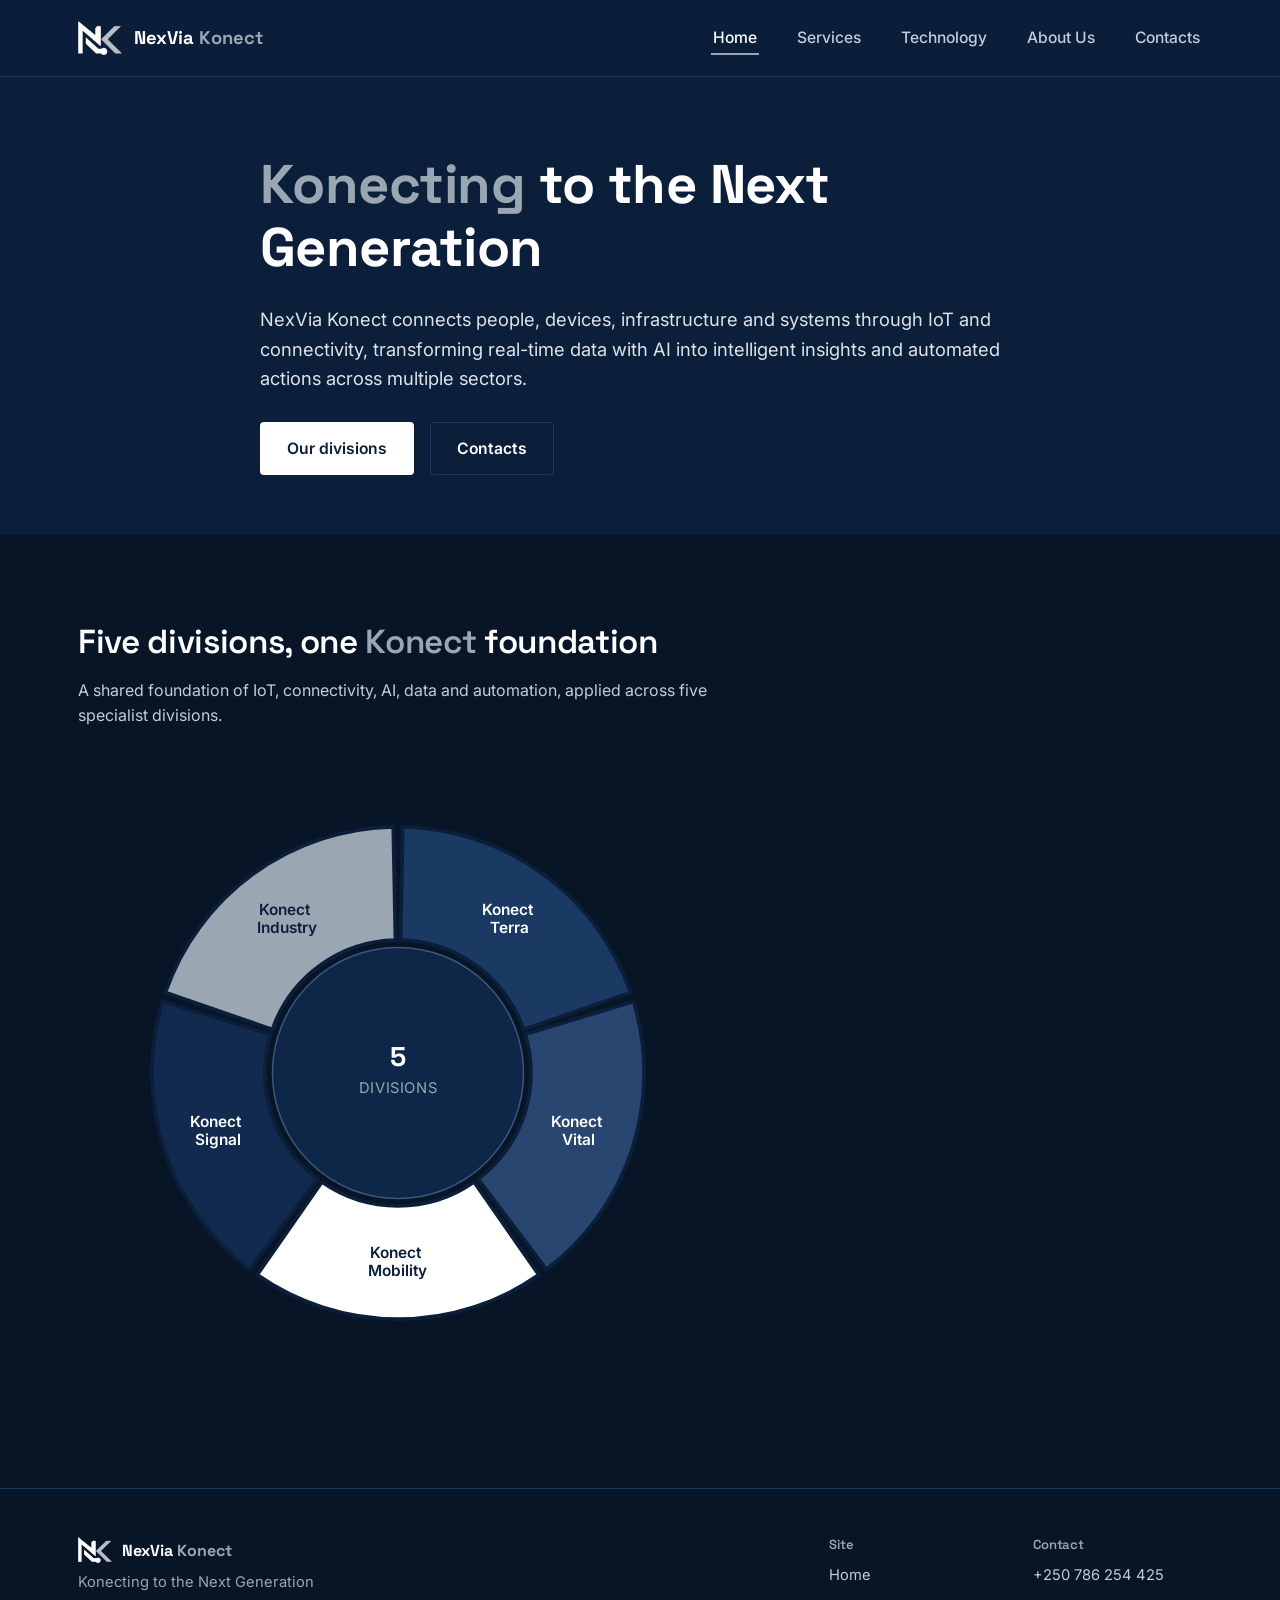
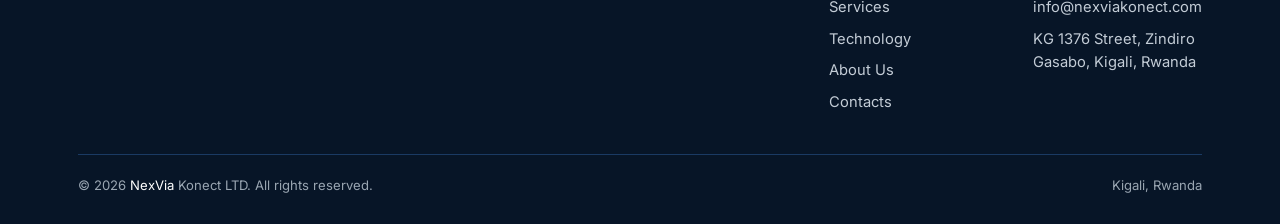
==== index.html @ c01fec38 "Add files via upload" ====
<!DOCTYPE html>
<html lang="en">
<head>
<meta charset="UTF-8">
<meta name="viewport" content="width=device-width, initial-scale=1">
<title>NexVia Konect — Konecting to the Next Generation</title>
<meta name="description" content="NexVia Konect connects people, devices, infrastructure and systems through IoT and connectivity, transforming real-time data with AI into intelligent insights and automated actions.">
<link rel="icon" type="image/png" href="assets/favicon-32.png">
<link rel="preconnect" href="https://fonts.googleapis.com">
<link rel="preconnect" href="https://fonts.gstatic.com" crossorigin>
<link href="https://fonts.googleapis.com/css2?family=Space+Grotesk:wght@500;600;700&family=Inter:wght@400;500;600&display=swap" rel="stylesheet">
<link rel="stylesheet" href="css/style.css">
</head>
<body>

<header class="site-header">
  <div class="container">
    <a class="brand" href="index.html">
      <img src="assets/logo-mark-light.png" alt="NexVia Konect logo">
      <span class="brand-word">NexVia <span class="k">Konect</span></span>
    </a>
    <nav aria-label="Primary">
      <ul class="nav-links">
        <li><a href="index.html" aria-current="page">Home</a></li>
        <li><a href="services.html">Services</a></li>
        <li><a href="technology.html">Technology</a></li>
        <li><a href="about.html">About Us</a></li>
        <li><a href="contact.html">Contacts</a></li>
      </ul>
    </nav>
    <button class="nav-toggle" aria-label="Toggle menu" aria-expanded="false"><span></span></button>
  </div>
</header>

<main>
  <section>
    <div class="container hero">
      <div>
        <h1><span class="k">Konecting</span> to the Next Generation</h1>
        <p class="lede">NexVia Konect connects people, devices, infrastructure and systems through IoT and connectivity, transforming real-time data with AI into intelligent insights and automated actions across multiple sectors.</p>
        <div class="hero-actions">
          <a class="btn btn-primary" href="services.html">Our divisions</a>
          <a class="btn btn-outline" href="contact.html">Contacts</a>
        </div>
      </div>
    </div>
  </section>

  <section class="section section--alt">
    <div class="container">
      <h2>Five divisions, one <span class="k">Konect</span> foundation</h2>
      <p class="lede" style="max-width:70ch;">A shared foundation of IoT, connectivity, AI, data and automation, applied across five specialist divisions.</p>
      <div class="donut-chart-wrap">
        <svg viewBox="0 0 520 520" xmlns="http://www.w3.org/2000/svg" role="img" aria-labelledby="divChartTitle">
  <title id="divChartTitle">Five NexVia Konect divisions shown as equal segments of one shared foundation</title>
  <a href="services.html#terra" class="donut-slice-link">
  <path d="M263.84,60.04 A200,200 0 0 1 448.99,194.56 L362.05,224.66 A108,108 0 0 0 262.07,152.02 Z" fill="#1a3a63" stroke="#0b1f3a" stroke-width="3"/>
  <text x="350.5" y="135.4" text-anchor="middle" dominant-baseline="middle" font-family="Inter, sans-serif" font-weight="600" font-size="12.5" fill="#ffffff">
  <tspan x="350.5" dy="-7">Konect</tspan>
  <tspan x="350.5" dy="15">Terra</tspan>
  </text>
  </a>
  <a href="services.html#vital" class="donut-slice-link">
  <path d="M451.36,201.86 A200,200 0 0 1 380.64,419.52 L325.15,346.14 A108,108 0 0 0 363.34,228.60 Z" fill="#28466f" stroke="#0b1f3a" stroke-width="3"/>
  <text x="406.5" y="307.6" text-anchor="middle" dominant-baseline="middle" font-family="Inter, sans-serif" font-weight="600" font-size="12.5" fill="#ffffff">
  <tspan x="406.5" dy="-7">Konect</tspan>
  <tspan x="406.5" dy="15">Vital</tspan>
  </text>
  </a>
  <a href="services.html#mobility" class="donut-slice-link">
  <path d="M374.43,424.03 A200,200 0 0 1 145.57,424.03 L198.21,348.58 A108,108 0 0 0 321.79,348.58 Z" fill="#ffffff" stroke="#0b1f3a" stroke-width="3"/>
  <text x="260.0" y="414.0" text-anchor="middle" dominant-baseline="middle" font-family="Inter, sans-serif" font-weight="600" font-size="12.5" fill="#0b1f3a">
  <tspan x="260.0" dy="-7">Konect</tspan>
  <tspan x="260.0" dy="15">Mobility</tspan>
  </text>
  </a>
  <a href="services.html#signal" class="donut-slice-link">
  <path d="M139.36,419.52 A200,200 0 0 1 68.64,201.86 L156.66,228.60 A108,108 0 0 0 194.85,346.14 Z" fill="#122a4d" stroke="#0b1f3a" stroke-width="3"/>
  <text x="113.5" y="307.6" text-anchor="middle" dominant-baseline="middle" font-family="Inter, sans-serif" font-weight="600" font-size="12.5" fill="#ffffff">
  <tspan x="113.5" dy="-7">Konect</tspan>
  <tspan x="113.5" dy="15">Signal</tspan>
  </text>
  </a>
  <a href="services.html#industry" class="donut-slice-link">
  <path d="M71.01,194.56 A200,200 0 0 1 256.16,60.04 L257.93,152.02 A108,108 0 0 0 157.95,224.66 Z" fill="#9aa6b2" stroke="#0b1f3a" stroke-width="3"/>
  <text x="169.5" y="135.4" text-anchor="middle" dominant-baseline="middle" font-family="Inter, sans-serif" font-weight="600" font-size="12.5" fill="#0b1f3a">
  <tspan x="169.5" dy="-7">Konect</tspan>
  <tspan x="169.5" dy="15">Industry</tspan>
  </text>
  </a>
  <circle cx="260" cy="260" r="102" fill="#0e2748" stroke="#3a577e" stroke-width="1.2"/>
  <text x="260" y="254" text-anchor="middle" font-family="Space Grotesk, sans-serif" font-weight="700" font-size="22" fill="#ffffff">5</text>
  <text x="260" y="276" text-anchor="middle" font-family="Inter, sans-serif" font-size="12" fill="#9aa6b2" letter-spacing="0.04em">DIVISIONS</text>
  </svg>
      </div>
    </div>
  </section>
</main>

<footer class="site-footer">
  <div class="container">
    <div class="footer-top">
      <div>
        <div class="footer-brand">
          <img src="assets/logo-mark-light.png" alt="">
          <span class="footer-brand-name">NexVia <span class="k">Konect</span></span>
        </div>
        <p class="footer-tagline"><span class="k">Konecting</span> to the Next Generation</p>
      </div>
      <div class="footer-cols">
        <div class="footer-col">
          <h4>Site</h4>
          <a href="index.html">Home</a>
          <a href="services.html">Services</a>
          <a href="technology.html">Technology</a>
          <a href="about.html">About Us</a>
          <a href="contact.html">Contacts</a>
        </div>
        <div class="footer-col">
          <h4>Contact</h4>
          <a href="tel:+250786254425">+250 786 254 425</a>
          <a href="mailto:info@nexviakonect.com">info@nexviakonect.com</a>
          <p>KG 1376 Street, Zindiro<br>Gasabo, Kigali, Rwanda</p>
        </div>
      </div>
    </div>
    <div class="footer-bottom">
      <span>© 2026 <span class="brand-white">NexVia</span> <span class="k">Konect</span> LTD. All rights reserved.</span>
      <span>Kigali, Rwanda</span>
    </div>
  </div>
</footer>

<script src="js/main.js"></script>
</body>
</html>
---- css/style.css ----
/* ============================================================
   NexVia Konect — brand tokens
   Navy / Grey / White, per Company Profile theme colours.
   ============================================================ */
:root{
  --navy-950:#071527;   /* deepest bg (footer, panels) */
  --navy-900:#0b1f3a;   /* base page background */
  --navy-800:#122a4d;   /* elevated panel */
  --navy-700:#1a3a63;   /* borders on navy, hover fills */
  --grey-400:#9aa6b2;   /* logo grey / secondary accent */
  --grey-300:#c3ccd6;   /* body text on navy */
  --grey-200:#dde3ea;   /* faint text */
  --white:#ffffff;

  --font-head:'Space Grotesk', 'Segoe UI', Arial, sans-serif;
  --font-body:'Inter', 'Segoe UI', Arial, sans-serif;

  --maxw:1180px;
}

*,*::before,*::after{ box-sizing:border-box; }
html{ scroll-behavior:smooth; }
@media (prefers-reduced-motion: reduce){
  html{ scroll-behavior:auto; }
  *,*::before,*::after{ animation-duration:0.001ms !important; animation-iteration-count:1 !important; transition-duration:0.001ms !important; }
}

body{
  margin:0;
  background:var(--navy-900);
  color:var(--grey-300);
  font-family:var(--font-body);
  font-size:16px;
  line-height:1.6;
  -webkit-font-smoothing:antialiased;
}

h1,h2,h3,h4{
  font-family:var(--font-head);
  color:var(--white);
  margin:0 0 .5em;
  line-height:1.15;
  font-weight:600;
  letter-spacing:-0.01em;
}
h1{ font-size:clamp(2.2rem, 4.4vw, 3.4rem); font-weight:700; }
h2{ font-size:clamp(1.6rem, 2.6vw, 2.1rem); }
h3{ font-size:1.15rem; }

p{ margin:0 0 1em; max-width:64ch; }
a{ color:var(--white); text-decoration:none; }
a:focus-visible, button:focus-visible, input:focus-visible, textarea:focus-visible, select:focus-visible{
  outline:2px solid var(--grey-300);
  outline-offset:3px;
}

.k{ color:var(--grey-400); } /* two-tone brand device: the K in Konect */

.container{
  max-width:var(--maxw);
  margin:0 auto;
  padding:0 28px;
}

.section{ padding:88px 0; }
.section--tight{ padding:56px 0; }
.section--alt{ background:var(--navy-950); }

.eyebrow-line{
  color:var(--grey-400);
  font-size:.95rem;
  margin-bottom:14px;
}

/* ---------- Header ---------- */
.site-header{
  position:sticky; top:0; z-index:50;
  background:rgba(11,31,58,.92);
  backdrop-filter:saturate(140%) blur(8px);
  border-bottom:1px solid var(--navy-700);
}
.site-header .container{
  display:flex; align-items:center; justify-content:space-between;
  height:76px;
}
.brand{ display:flex; align-items:center; gap:12px; }
.brand img{ height:34px; width:auto; display:block; }
.brand-word{ font-family:var(--font-head); font-weight:700; font-size:1.15rem; color:var(--white); white-space:nowrap; }
.brand-word .k{ font-weight:700; }

.nav-links{ display:flex; gap:36px; list-style:none; margin:0; padding:0; }
.nav-links a{
  color:var(--grey-300); font-size:.98rem; font-weight:500;
  padding:6px 2px; border-bottom:2px solid transparent;
  transition:color .15s ease, border-color .15s ease;
}
.nav-links a:hover, .nav-links a[aria-current="page"]{
  color:var(--white); border-bottom-color:var(--grey-400);
}

.nav-toggle{
  display:none; background:none; border:1px solid var(--navy-700);
  border-radius:6px; width:42px; height:38px; cursor:pointer;
  position:relative;
}
.nav-toggle span, .nav-toggle span::before, .nav-toggle span::after{
  content:''; position:absolute; left:10px; right:10px; height:2px; background:var(--grey-300);
}
.nav-toggle span{ top:18px; }
.nav-toggle span::before{ top:-7px; }
.nav-toggle span::after{ top:7px; }

@media (max-width: 860px){
  .nav-toggle{ display:block; }
  .nav-links{
    position:fixed; inset:76px 0 auto 0; flex-direction:column; gap:0;
    background:var(--navy-950); border-bottom:1px solid var(--navy-700);
    max-height:0; overflow:hidden; transition:max-height .25s ease;
  }
  .nav-links.is-open{ max-height:320px; }
  .nav-links li{ border-top:1px solid var(--navy-700); }
  .nav-links a{ display:block; padding:16px 28px; border-bottom:none; }
  .nav-links a:hover, .nav-links a[aria-current="page"]{ background:var(--navy-800); }
}

/* ---------- Hero ---------- */
.hero{
  padding:76px 0 60px;
  max-width:760px;
}
.hero p.lede{ font-size:1.15rem; color:var(--grey-200); }
.hero-actions{ display:flex; gap:16px; margin-top:28px; flex-wrap:wrap; }

/* ---------- Grey/white heading mix ---------- */
.heading-grey{ color:var(--grey-300); }
.mix-grey{ color:var(--grey-300); }

@media (max-width:900px){
  .hero{ padding-top:52px; }
}

/* ---------- Buttons ---------- */
.btn{
  display:inline-flex; align-items:center; gap:8px;
  padding:13px 26px; border-radius:4px; font-weight:600; font-size:.98rem;
  border:1px solid transparent; cursor:pointer; font-family:var(--font-body);
  transition:background .15s ease, border-color .15s ease, color .15s ease;
}
.btn-primary{ background:var(--white); color:var(--navy-900); }
.btn-primary:hover{ background:var(--grey-200); }
.btn-outline{ border-color:var(--navy-700); color:var(--white); }
.btn-outline:hover{ border-color:var(--grey-400); background:var(--navy-800); }
.btn-grey{ background:var(--grey-400); color:var(--navy-900); }
.btn-grey:hover{ background:var(--grey-300); }

/* ---------- Divisions strip (home) ---------- */
.div-strip{ display:grid; grid-template-columns:repeat(5,1fr); gap:1px; background:var(--navy-700); border:1px solid var(--navy-700); margin-top:36px; }
.div-strip a{
  background:var(--navy-900); padding:22px 16px; display:flex; align-items:center; gap:10px;
  font-size:.92rem; color:var(--grey-200); font-weight:500;
}
.div-strip a:hover{ background:var(--navy-800); color:var(--white); }
.dot{ width:8px; height:8px; background:var(--grey-400); flex:none; }
@media (max-width:760px){ .div-strip{ grid-template-columns:1fr 1fr; } }
@media (max-width:460px){ .div-strip{ grid-template-columns:1fr; } }

.donut-chart-wrap{ margin-top:24px; max-width:640px; }
.donut-chart-wrap svg{ width:100%; height:auto; }
.donut-slice-link path{ transition:opacity .15s ease, transform .15s ease; transform-origin:center; }
.donut-slice-link:hover path, .donut-slice-link:focus path{ opacity:.82; }
.donut-slice-link:focus{ outline:none; }
.donut-slice-link:focus path{ stroke:var(--grey-300); }

/* ---------- Panels / cards (hairline, no shadow) ---------- */
.panel{
  background:var(--navy-800);
  border:1px solid var(--navy-700);
  padding:26px 24px;
}

.audience-grid{ display:grid; grid-template-columns:repeat(3,1fr); gap:1px; background:var(--navy-700); border:1px solid var(--navy-700); margin-top:8px; }
.audience-grid .panel{ border:none; }
.audience-grid h3{ margin-bottom:6px; }
.audience-grid .code{ display:inline-block; font-family:var(--font-head); color:var(--grey-400); font-weight:700; margin-bottom:10px; font-size:1.05rem; }
@media (max-width:760px){ .audience-grid{ grid-template-columns:1fr; } }

.pyramid-wrap{ margin-top:8px; max-width:640px; }
.pyramid-wrap svg{ width:100%; height:auto; }

.division-grid{ display:grid; grid-template-columns:1fr; gap:1px; background:var(--navy-700); border:1px solid var(--navy-700); margin-top:20px; }
.division-row{ background:var(--navy-900); padding:26px 24px; display:grid; grid-template-columns:220px 220px 1fr; gap:22px; }
.division-row .name{ display:flex; align-items:center; gap:10px; font-family:var(--font-head); font-weight:700; color:var(--white); font-size:1.05rem; }
.division-row .focus{ color:var(--grey-400); font-size:.92rem; }
.division-row .keys{ color:var(--grey-300); font-size:.94rem; margin:0; max-width:60ch; }
@media (max-width:860px){
  .division-row{ grid-template-columns:1fr; gap:6px; }
}

/* ---------- Team (about) ---------- */
.team-grid{ display:grid; grid-template-columns:repeat(3,1fr); gap:36px; margin-top:20px; }
.team-card{ background:var(--navy-900); padding:30px 26px; }
.avatar{
  width:56px; height:56px; border-radius:50%;
  background:var(--navy-800); border:1px solid var(--navy-700);
  color:var(--white); font-family:var(--font-head); font-weight:700; font-size:.95rem;
  display:flex; align-items:center; justify-content:center; margin-bottom:16px;
}
.team-card .role{ color:var(--grey-400); font-size:.9rem; margin-bottom:16px; }
.expertise-list{ list-style:none; margin:0; padding:0; }
.expertise-list li{ color:var(--grey-300); font-size:.9rem; padding:6px 0; }
@media (max-width:860px){ .team-grid{ grid-template-columns:1fr; } }

/* ---------- Contact page ---------- */
.contact-grid{ display:grid; grid-template-columns:1.1fr .9fr; gap:48px; margin-top:30px; }
.contact-grid > div{ padding:0; }
@media (max-width:860px){ .contact-grid{ grid-template-columns:1fr; } }

.field{ margin-bottom:20px; }
.field label{ display:block; font-size:.88rem; color:var(--grey-300); margin-bottom:7px; }
.field input, .field textarea, .field select{
  width:100%; background:var(--navy-950); border:1px solid var(--navy-700);
  color:var(--white); padding:12px 14px; font-family:var(--font-body); font-size:.96rem; border-radius:3px;
}
.field textarea{ min-height:130px; resize:vertical; }
.field input::placeholder, .field textarea::placeholder{ color:#5c6b7f; }
.form-note{ font-size:.85rem; color:var(--grey-400); margin-top:-6px; }
.form-status{ font-size:.9rem; margin-top:14px; min-height:1.2em; }

.info-block{ margin-bottom:30px; }
.info-block:last-child{ margin-bottom:0; }
.info-block h3{ margin-bottom:8px; }
.info-block .addr{ color:var(--grey-300); font-style:normal; margin:0 0 12px; }
.info-block .link-arrow{ color:var(--white); font-weight:600; font-size:.94rem; border-bottom:1px solid var(--navy-700); padding-bottom:2px; }
.info-block .link-arrow:hover{ border-color:var(--grey-400); }
.info-block .big{ font-family:var(--font-head); font-size:1.15rem; margin:0 0 10px; }
.info-block .big a{ color:var(--grey-300); }
.info-block .big a:hover{ color:var(--white); }
.info-block .phone-line{ display:flex; align-items:center; gap:9px; }
.icon-tel{ color:var(--grey-300); flex:none; }

/* ---------- Footer ---------- */
.site-footer{ background:var(--navy-950); border-top:1px solid var(--navy-700); padding:48px 0 28px; }
.footer-top{ display:flex; justify-content:space-between; gap:40px; flex-wrap:wrap; margin-bottom:32px; }
.footer-brand{ display:flex; align-items:center; gap:10px; }
.footer-brand img{ height:26px; }
.footer-brand-name{ font-family:var(--font-head); font-weight:700; color:var(--white); }
.footer-tagline{ color:var(--grey-400); font-size:.92rem; margin-top:8px; max-width:32ch; }
.footer-cols{ display:flex; flex-wrap:wrap; }
.footer-col{ margin-right:64px; min-width:140px; }
.footer-col:last-child{ margin-right:0; }
.footer-col h4{ font-size:.82rem; color:var(--grey-400); font-weight:600; margin-bottom:12px; }
.footer-col a, .footer-col p{ display:block; color:var(--grey-300); font-size:.92rem; margin:0 0 8px; }
.footer-col a:hover{ color:var(--white); }
.footer-bottom{ border-top:1px solid var(--navy-700); padding-top:20px; font-size:.82rem; color:var(--grey-400); display:flex; justify-content:space-between; flex-wrap:wrap; gap:10px; }
.footer-bottom .brand-white{ color:var(--white); }

/* ---------- Page hero (inner pages) ---------- */
.page-hero{ padding:64px 0 20px; }
.page-hero p.lede{ font-size:1.08rem; color:var(--grey-200); max-width:70ch; }
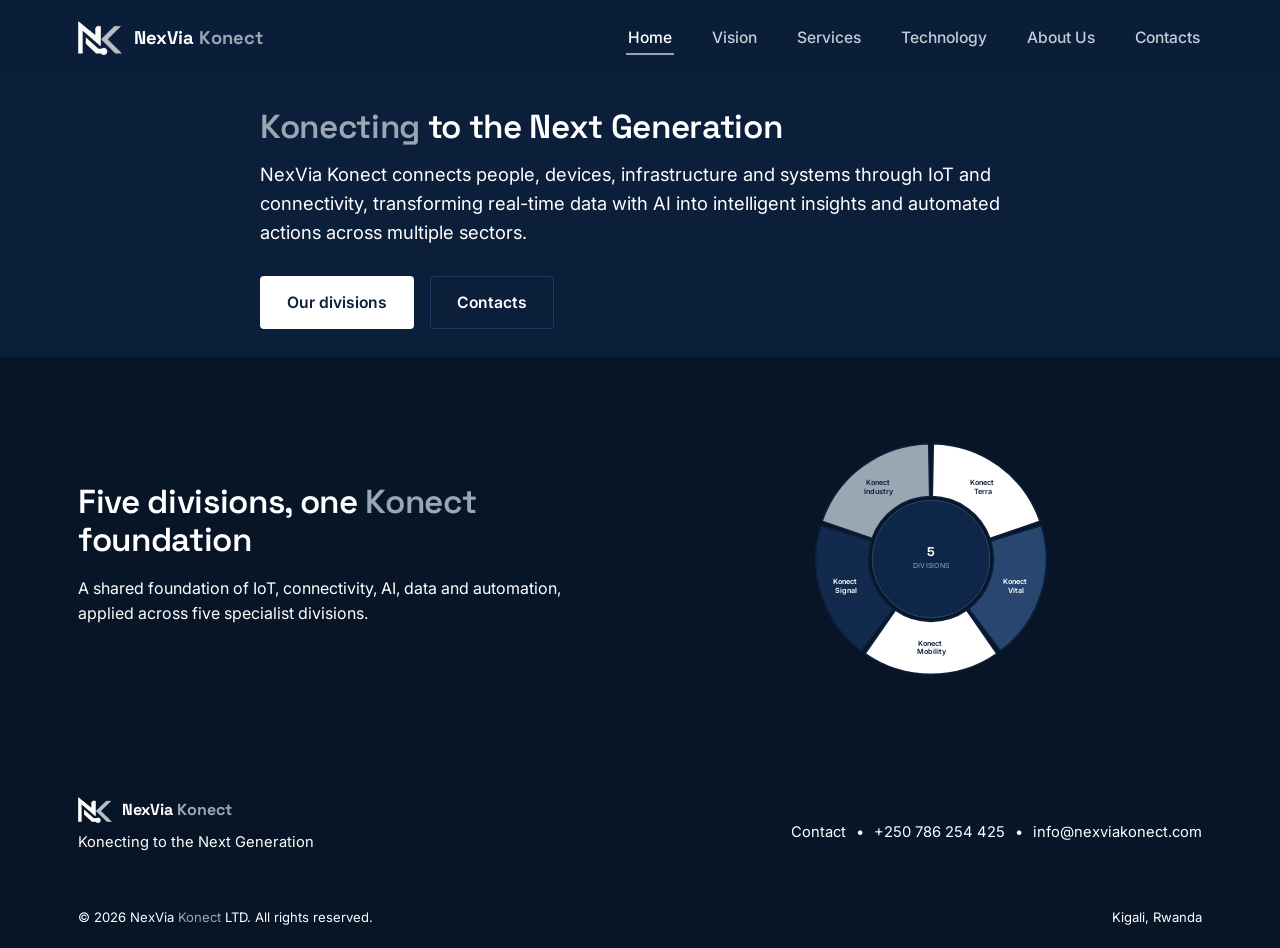
==== commit 5e4a8343: "Add files via upload" ====
--- a/index.html
+++ b/index.html
@@ -22,6 +22,7 @@
     <nav aria-label="Primary">
       <ul class="nav-links">
         <li><a href="index.html" aria-current="page">Home</a></li>
+        <li><a href="vision.html">Vision</a></li>
         <li><a href="services.html">Services</a></li>
         <li><a href="technology.html">Technology</a></li>
         <li><a href="about.html">About Us</a></li>
@@ -36,7 +37,7 @@
   <section>
     <div class="container hero">
       <div>
-        <h1><span class="k">Konecting</span> to the Next Generation</h1>
+        <h1 class="h1-compact"><span class="k">Konecting</span> to the Next Generation</h1>
         <p class="lede">NexVia Konect connects people, devices, infrastructure and systems through IoT and connectivity, transforming real-time data with AI into intelligent insights and automated actions across multiple sectors.</p>
         <div class="hero-actions">
           <a class="btn btn-primary" href="services.html">Our divisions</a>
@@ -48,14 +49,18 @@
 
   <section class="section section--alt">
     <div class="container">
-      <h2>Five divisions, one <span class="k">Konect</span> foundation</h2>
-      <p class="lede" style="max-width:70ch;">A shared foundation of IoT, connectivity, AI, data and automation, applied across five specialist divisions.</p>
-      <div class="donut-chart-wrap">
+      <div class="split-row">
+        <div class="split-text">
+          <h2>Five divisions, one <span class="k">Konect</span> foundation</h2>
+          <p class="lede" style="max-width:70ch;">A shared foundation of IoT, connectivity, AI, data and automation, applied across five specialist divisions.</p>
+        </div>
+        <div class="split-visual">
+          <div class="donut-chart-wrap">
         <svg viewBox="0 0 520 520" xmlns="http://www.w3.org/2000/svg" role="img" aria-labelledby="divChartTitle">
   <title id="divChartTitle">Five NexVia Konect divisions shown as equal segments of one shared foundation</title>
   <a href="services.html#terra" class="donut-slice-link">
-  <path d="M263.84,60.04 A200,200 0 0 1 448.99,194.56 L362.05,224.66 A108,108 0 0 0 262.07,152.02 Z" fill="#1a3a63" stroke="#0b1f3a" stroke-width="3"/>
-  <text x="350.5" y="135.4" text-anchor="middle" dominant-baseline="middle" font-family="Inter, sans-serif" font-weight="600" font-size="12.5" fill="#ffffff">
+  <path d="M263.84,60.04 A200,200 0 0 1 448.99,194.56 L362.05,224.66 A108,108 0 0 0 262.07,152.02 Z" fill="#ffffff" stroke="#0b1f3a" stroke-width="3"/>
+  <text x="350.5" y="135.4" text-anchor="middle" dominant-baseline="middle" font-family="Inter, sans-serif" font-weight="600" font-size="12.5" fill="#0b1f3a">
   <tspan x="350.5" dy="-7">Konect</tspan>
   <tspan x="350.5" dy="15">Terra</tspan>
   </text>
@@ -92,6 +97,8 @@
   <text x="260" y="254" text-anchor="middle" font-family="Space Grotesk, sans-serif" font-weight="700" font-size="22" fill="#ffffff">5</text>
   <text x="260" y="276" text-anchor="middle" font-family="Inter, sans-serif" font-size="12" fill="#9aa6b2" letter-spacing="0.04em">DIVISIONS</text>
   </svg>
+          </div>
+        </div>
       </div>
     </div>
   </section>
@@ -107,21 +114,8 @@
         </div>
         <p class="footer-tagline"><span class="k">Konecting</span> to the Next Generation</p>
       </div>
-      <div class="footer-cols">
-        <div class="footer-col">
-          <h4>Site</h4>
-          <a href="index.html">Home</a>
-          <a href="services.html">Services</a>
-          <a href="technology.html">Technology</a>
-          <a href="about.html">About Us</a>
-          <a href="contact.html">Contacts</a>
-        </div>
-        <div class="footer-col">
-          <h4>Contact</h4>
-          <a href="tel:+250786254425">+250 786 254 425</a>
-          <a href="mailto:info@nexviakonect.com">info@nexviakonect.com</a>
-          <p>KG 1376 Street, Zindiro<br>Gasabo, Kigali, Rwanda</p>
-        </div>
+      <div class="footer-contact-line">
+        Contact<span class="dot-sep">&bull;</span><a href="tel:+250786254425">+250 786 254 425</a><span class="dot-sep">&bull;</span><a href="mailto:info@nexviakonect.com">info@nexviakonect.com</a>
       </div>
     </div>
     <div class="footer-bottom">
--- a/css/style.css
+++ b/css/style.css
@@ -45,9 +45,11 @@
 }
 h1{ font-size:clamp(2.2rem, 4.4vw, 3.4rem); font-weight:700; }
 h2{ font-size:clamp(1.6rem, 2.6vw, 2.1rem); }
+.h1-compact{ font-size:clamp(1.6rem, 2.6vw, 2.1rem) !important; font-weight:600 !important; margin-bottom:.4em !important; }
 h3{ font-size:1.15rem; }
 
 p{ margin:0 0 1em; max-width:64ch; }
+.lede{ color:var(--white); }
 a{ color:var(--white); text-decoration:none; }
 a:focus-visible, button:focus-visible, input:focus-visible, textarea:focus-visible, select:focus-visible{
   outline:2px solid var(--grey-300);
@@ -62,8 +64,8 @@
   padding:0 28px;
 }
 
-.section{ padding:88px 0; }
-.section--tight{ padding:56px 0; }
+.section{ padding:52px 0; }
+.section--tight{ padding:36px 0; }
 .section--alt{ background:var(--navy-950); }
 
 .eyebrow-line{
@@ -77,7 +79,6 @@
   position:sticky; top:0; z-index:50;
   background:rgba(11,31,58,.92);
   backdrop-filter:saturate(140%) blur(8px);
-  border-bottom:1px solid var(--navy-700);
 }
 .site-header .container{
   display:flex; align-items:center; justify-content:space-between;
@@ -125,10 +126,10 @@
 
 /* ---------- Hero ---------- */
 .hero{
-  padding:76px 0 60px;
+  padding:32px 0 28px;
   max-width:760px;
 }
-.hero p.lede{ font-size:1.15rem; color:var(--grey-200); }
+.hero p.lede{ font-size:1.15rem; color:var(--white); }
 .hero-actions{ display:flex; gap:16px; margin-top:28px; flex-wrap:wrap; }
 
 /* ---------- Grey/white heading mix ---------- */
@@ -164,13 +165,22 @@
 @media (max-width:760px){ .div-strip{ grid-template-columns:1fr 1fr; } }
 @media (max-width:460px){ .div-strip{ grid-template-columns:1fr; } }
 
-.donut-chart-wrap{ margin-top:24px; max-width:640px; }
+.donut-chart-wrap{ margin-top:0; max-width:540px; }
 .donut-chart-wrap svg{ width:100%; height:auto; }
 .donut-slice-link path{ transition:opacity .15s ease, transform .15s ease; transform-origin:center; }
 .donut-slice-link:hover path, .donut-slice-link:focus path{ opacity:.82; }
 .donut-slice-link:focus{ outline:none; }
 .donut-slice-link:focus path{ stroke:var(--grey-300); }
 
+.split-row{ display:grid; grid-template-columns:1fr 1fr; gap:40px; align-items:center; }
+.split-text{ max-width:520px; }
+.split-visual{ display:flex; justify-content:center; }
+.split-visual .donut-chart-wrap{ margin-top:0; }
+@media (max-width:860px){
+  .split-row{ grid-template-columns:1fr; }
+  .split-visual{ order:2; margin-top:8px; }
+}
+
 /* ---------- Panels / cards (hairline, no shadow) ---------- */
 .panel{
   background:var(--navy-800);
@@ -191,7 +201,7 @@
 .division-row{ background:var(--navy-900); padding:26px 24px; display:grid; grid-template-columns:220px 220px 1fr; gap:22px; }
 .division-row .name{ display:flex; align-items:center; gap:10px; font-family:var(--font-head); font-weight:700; color:var(--white); font-size:1.05rem; }
 .division-row .focus{ color:var(--grey-400); font-size:.92rem; }
-.division-row .keys{ color:var(--grey-300); font-size:.94rem; margin:0; max-width:60ch; }
+.division-row .keys{ color:var(--white); font-size:.94rem; margin:0; max-width:60ch; }
 @media (max-width:860px){
   .division-row{ grid-template-columns:1fr; gap:6px; }
 }
@@ -211,7 +221,7 @@
 @media (max-width:860px){ .team-grid{ grid-template-columns:1fr; } }
 
 /* ---------- Contact page ---------- */
-.contact-grid{ display:grid; grid-template-columns:1.1fr .9fr; gap:48px; margin-top:30px; }
+.contact-grid{ display:grid; grid-template-columns:1.1fr .9fr; gap:48px; margin-top:8px; }
 .contact-grid > div{ padding:0; }
 @media (max-width:860px){ .contact-grid{ grid-template-columns:1fr; } }
 
@@ -228,32 +238,48 @@
 
 .info-block{ margin-bottom:30px; }
 .info-block:last-child{ margin-bottom:0; }
-.info-block h3{ margin-bottom:8px; }
-.info-block .addr{ color:var(--grey-300); font-style:normal; margin:0 0 12px; }
-.info-block .link-arrow{ color:var(--white); font-weight:600; font-size:.94rem; border-bottom:1px solid var(--navy-700); padding-bottom:2px; }
-.info-block .link-arrow:hover{ border-color:var(--grey-400); }
+.info-block h3{ margin-bottom:8px; color:var(--grey-300); font-size:.85rem; text-transform:uppercase; letter-spacing:.04em; font-weight:600; }
+.info-block .addr{ color:var(--white); font-style:normal; margin:0 0 12px; }
+.info-block .link-arrow{ color:var(--grey-300); font-weight:600; font-size:.94rem; border-bottom:1px solid var(--navy-700); padding-bottom:2px; }
+.info-block .link-arrow:hover{ color:var(--white); border-color:var(--grey-400); }
 .info-block .big{ font-family:var(--font-head); font-size:1.15rem; margin:0 0 10px; }
-.info-block .big a{ color:var(--grey-300); }
-.info-block .big a:hover{ color:var(--white); }
+.info-block .big a{ color:var(--white); }
+.info-block .big a:hover{ color:var(--grey-300); }
 .info-block .phone-line{ display:flex; align-items:center; gap:9px; }
 .icon-tel{ color:var(--grey-300); flex:none; }
 
 /* ---------- Footer ---------- */
-.site-footer{ background:var(--navy-950); border-top:1px solid var(--navy-700); padding:48px 0 28px; }
-.footer-top{ display:flex; justify-content:space-between; gap:40px; flex-wrap:wrap; margin-bottom:32px; }
+.site-footer{ background:var(--navy-950); padding:28px 0 20px; }
+.footer-top{ display:flex; justify-content:space-between; align-items:center; gap:24px; flex-wrap:wrap; margin-bottom:18px; }
+.footer-contact-line{ font-size:.92rem; color:var(--white); white-space:nowrap; }
+.footer-contact-line a{ color:var(--white); }
+.footer-contact-line a:hover{ color:var(--grey-300); }
+.footer-contact-line .dot-sep{ margin:0 10px; color:var(--white); }
 .footer-brand{ display:flex; align-items:center; gap:10px; }
 .footer-brand img{ height:26px; }
 .footer-brand-name{ font-family:var(--font-head); font-weight:700; color:var(--white); }
-.footer-tagline{ color:var(--grey-400); font-size:.92rem; margin-top:8px; max-width:32ch; }
+.footer-tagline{ color:var(--white); font-size:.92rem; margin-top:8px; max-width:32ch; }
+.footer-tagline .k{ color:var(--white); }
 .footer-cols{ display:flex; flex-wrap:wrap; }
 .footer-col{ margin-right:64px; min-width:140px; }
 .footer-col:last-child{ margin-right:0; }
 .footer-col h4{ font-size:.82rem; color:var(--grey-400); font-weight:600; margin-bottom:12px; }
 .footer-col a, .footer-col p{ display:block; color:var(--grey-300); font-size:.92rem; margin:0 0 8px; }
 .footer-col a:hover{ color:var(--white); }
-.footer-bottom{ border-top:1px solid var(--navy-700); padding-top:20px; font-size:.82rem; color:var(--grey-400); display:flex; justify-content:space-between; flex-wrap:wrap; gap:10px; }
+.footer-bottom{ padding-top:20px; font-size:.82rem; color:var(--white); display:flex; justify-content:space-between; flex-wrap:wrap; gap:10px; }
 .footer-bottom .brand-white{ color:var(--white); }
 
 /* ---------- Page hero (inner pages) ---------- */
-.page-hero{ padding:64px 0 20px; }
-.page-hero p.lede{ font-size:1.08rem; color:var(--grey-200); max-width:70ch; }
+.page-hero{ padding:36px 0 8px; }
+.page-hero p.lede{ font-size:1.08rem; color:var(--white); max-width:70ch; }
+
+/* ---------- Vision / letter page ---------- */
+.letter{ max-width:72ch; }
+.letter p{ color:var(--white); font-size:1.02rem; line-height:1.7; max-width:72ch; }
+.letter-pullquote{
+  font-family:var(--font-head); font-weight:600; font-size:1.25rem; color:var(--grey-300);
+  border-left:3px solid var(--navy-700); padding-left:20px; margin:32px 0;
+}
+.letter-sign{ margin-top:8px; }
+.letter-sign-name{ font-family:var(--font-head); font-weight:700; color:var(--white); margin:0 0 2px; font-size:1.05rem; }
+.letter-sign-role{ color:var(--grey-400); margin:0; font-size:.92rem; }
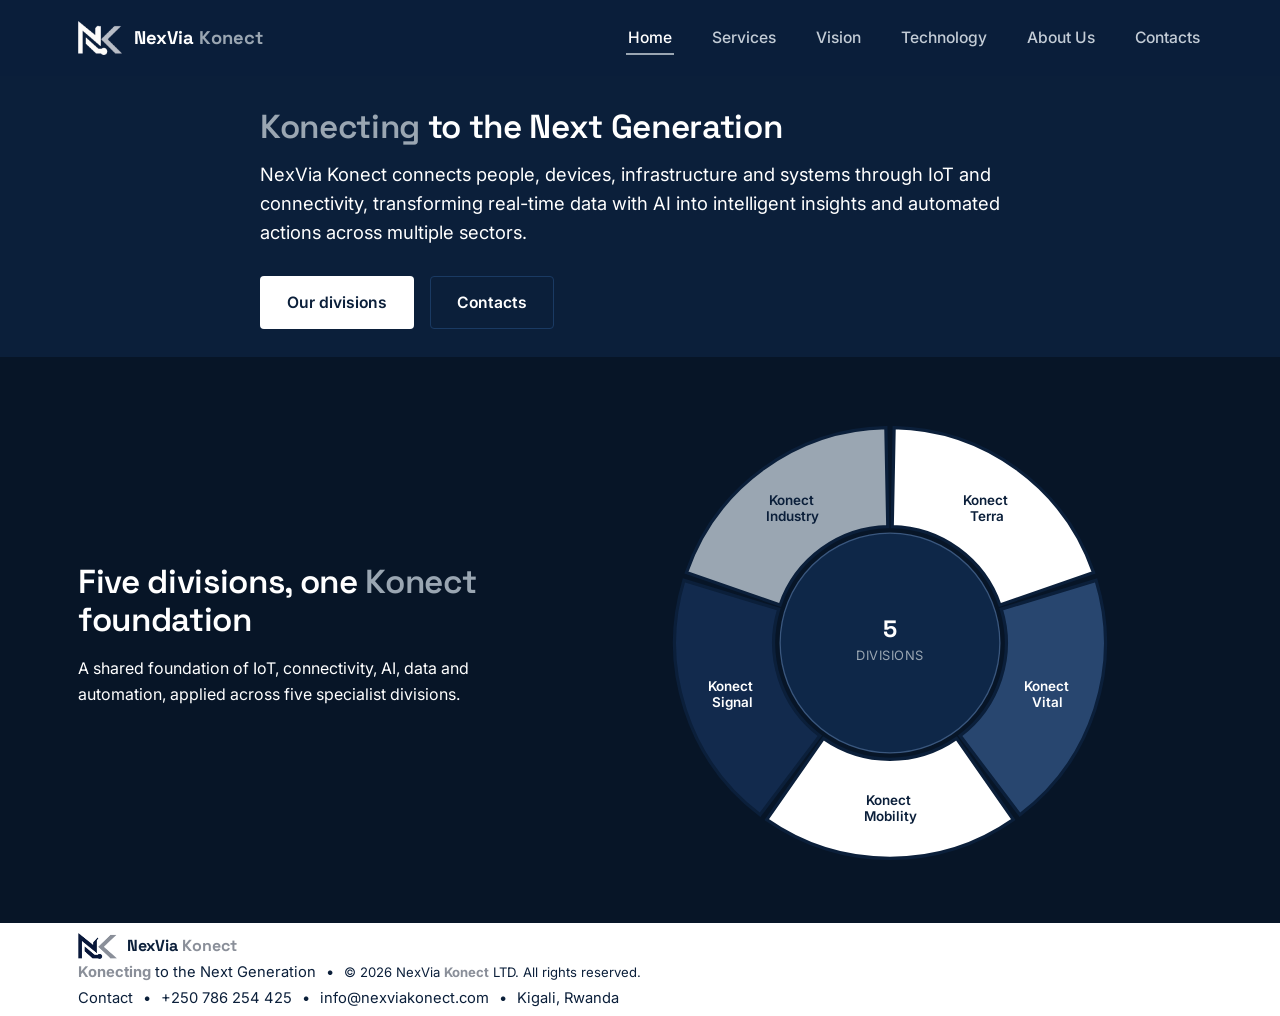
==== commit 8a3a94df: "Initial deploy" ====
--- a/index.html
+++ b/index.html
@@ -22,8 +22,8 @@
     <nav aria-label="Primary">
       <ul class="nav-links">
         <li><a href="index.html" aria-current="page">Home</a></li>
+        <li><a href="services.html">Services</a></li>
         <li><a href="vision.html">Vision</a></li>
-        <li><a href="services.html">Services</a></li>
         <li><a href="technology.html">Technology</a></li>
         <li><a href="about.html">About Us</a></li>
         <li><a href="contact.html">Contacts</a></li>
@@ -47,16 +47,16 @@
     </div>
   </section>
 
-  <section class="section section--alt">
+  <section class="section section--alt section--pie">
     <div class="container">
-      <div class="split-row">
+      <div class="split-row split-row--wide-visual">
         <div class="split-text">
           <h2>Five divisions, one <span class="k">Konect</span> foundation</h2>
           <p class="lede" style="max-width:70ch;">A shared foundation of IoT, connectivity, AI, data and automation, applied across five specialist divisions.</p>
         </div>
         <div class="split-visual">
           <div class="donut-chart-wrap">
-        <svg viewBox="0 0 520 520" xmlns="http://www.w3.org/2000/svg" role="img" aria-labelledby="divChartTitle">
+        <svg viewBox="0 0 520 520" width="520" height="520" xmlns="http://www.w3.org/2000/svg" role="img" aria-labelledby="divChartTitle">
   <title id="divChartTitle">Five NexVia Konect divisions shown as equal segments of one shared foundation</title>
   <a href="services.html#terra" class="donut-slice-link">
   <path d="M263.84,60.04 A200,200 0 0 1 448.99,194.56 L362.05,224.66 A108,108 0 0 0 262.07,152.02 Z" fill="#ffffff" stroke="#0b1f3a" stroke-width="3"/>
@@ -106,21 +106,17 @@
 
 <footer class="site-footer">
   <div class="container">
-    <div class="footer-top">
-      <div>
+    <div class="footer-grid">
+      <div class="footer-brand-col">
         <div class="footer-brand">
-          <img src="assets/logo-mark-light.png" alt="">
+          <img src="assets/logo-mark-navy.png" alt="">
           <span class="footer-brand-name">NexVia <span class="k">Konect</span></span>
         </div>
-        <p class="footer-tagline"><span class="k">Konecting</span> to the Next Generation</p>
+        <p class="footer-tagline"><span class="k">Konecting</span> to the Next Generation<span class="dot-sep">&bull;</span><span class="footer-copyright">© 2026 <span class="brand-white">NexVia</span> <span class="k">Konect</span> LTD. All rights reserved.</span></p>
+        <div class="footer-contact-line">
+          Contact<span class="dot-sep">&bull;</span><a href="tel:+250786254425">+250 786 254 425</a><span class="dot-sep">&bull;</span><a href="mailto:info@nexviakonect.com">info@nexviakonect.com</a><span class="dot-sep">&bull;</span><span class="footer-loc">Kigali, Rwanda</span>
+        </div>
       </div>
-      <div class="footer-contact-line">
-        Contact<span class="dot-sep">&bull;</span><a href="tel:+250786254425">+250 786 254 425</a><span class="dot-sep">&bull;</span><a href="mailto:info@nexviakonect.com">info@nexviakonect.com</a>
-      </div>
-    </div>
-    <div class="footer-bottom">
-      <span>© 2026 <span class="brand-white">NexVia</span> <span class="k">Konect</span> LTD. All rights reserved.</span>
-      <span>Kigali, Rwanda</span>
     </div>
   </div>
 </footer>
--- a/css/style.css
+++ b/css/style.css
@@ -11,6 +11,9 @@
   --grey-300:#c3ccd6;   /* body text on navy */
   --grey-200:#dde3ea;   /* faint text */
   --white:#ffffff;
+  --navy-accent:#071527; /* dark navy accent for Konect/Konecting on the grey footer */
+  --footer-grey:#ffffff; /* white footer band */
+  --logo-k-grey:#8a8f99; /* exact grey used for the K in the navy logo mark */
 
   --font-head:'Space Grotesk', 'Segoe UI', Arial, sans-serif;
   --font-body:'Inter', 'Segoe UI', Arial, sans-serif;
@@ -67,6 +70,8 @@
 .section{ padding:52px 0; }
 .section--tight{ padding:36px 0; }
 .section--alt{ background:var(--navy-950); }
+.section--pie{ padding:6px 0 0; }
+.section--services-hero{ padding:16px 0 6px; }
 
 .eyebrow-line{
   color:var(--grey-400);
@@ -134,6 +139,7 @@
 
 /* ---------- Grey/white heading mix ---------- */
 .heading-grey{ color:var(--grey-300); }
+.heading-centered{ display:block; width:100%; text-align:center; margin-left:auto; margin-right:auto; }
 .mix-grey{ color:var(--grey-300); }
 
 @media (max-width:900px){
@@ -165,17 +171,18 @@
 @media (max-width:760px){ .div-strip{ grid-template-columns:1fr 1fr; } }
 @media (max-width:460px){ .div-strip{ grid-template-columns:1fr; } }
 
-.donut-chart-wrap{ margin-top:0; max-width:540px; }
-.donut-chart-wrap svg{ width:100%; height:auto; }
+.donut-chart-wrap{ margin:0 auto; width:100%; max-width:560px; }
+.donut-chart-wrap svg{ display:block; width:100%; height:auto; }
 .donut-slice-link path{ transition:opacity .15s ease, transform .15s ease; transform-origin:center; }
 .donut-slice-link:hover path, .donut-slice-link:focus path{ opacity:.82; }
 .donut-slice-link:focus{ outline:none; }
 .donut-slice-link:focus path{ stroke:var(--grey-300); }
 
 .split-row{ display:grid; grid-template-columns:1fr 1fr; gap:40px; align-items:center; }
+.split-row--wide-visual{ grid-template-columns:.85fr 1.15fr; }
 .split-text{ max-width:520px; }
-.split-visual{ display:flex; justify-content:center; }
-.split-visual .donut-chart-wrap{ margin-top:0; }
+.split-visual{ display:flex; justify-content:center; width:100%; min-width:0; }
+.split-visual .donut-chart-wrap{ margin-top:0; flex:1 1 auto; min-width:0; }
 @media (max-width:860px){
   .split-row{ grid-template-columns:1fr; }
   .split-visual{ order:2; margin-top:8px; }
@@ -194,8 +201,9 @@
 .audience-grid .code{ display:inline-block; font-family:var(--font-head); color:var(--grey-400); font-weight:700; margin-bottom:10px; font-size:1.05rem; }
 @media (max-width:760px){ .audience-grid{ grid-template-columns:1fr; } }
 
-.pyramid-wrap{ margin-top:8px; max-width:640px; }
+.pyramid-wrap{ margin:0 auto; max-width:300px; }
 .pyramid-wrap svg{ width:100%; height:auto; }
+.pyramid-wrap img{ display:block; width:100%; height:auto; }
 
 .division-grid{ display:grid; grid-template-columns:1fr; gap:1px; background:var(--navy-700); border:1px solid var(--navy-700); margin-top:20px; }
 .division-row{ background:var(--navy-900); padding:26px 24px; display:grid; grid-template-columns:220px 220px 1fr; gap:22px; }
@@ -239,47 +247,59 @@
 .info-block{ margin-bottom:30px; }
 .info-block:last-child{ margin-bottom:0; }
 .info-block h3{ margin-bottom:8px; color:var(--grey-300); font-size:.85rem; text-transform:uppercase; letter-spacing:.04em; font-weight:600; }
-.info-block .addr{ color:var(--white); font-style:normal; margin:0 0 12px; }
+.info-block .addr{ color:var(--white); font-style:normal; margin:0 0 12px; font-size:.92rem; }
 .info-block .link-arrow{ color:var(--grey-300); font-weight:600; font-size:.94rem; border-bottom:1px solid var(--navy-700); padding-bottom:2px; }
 .info-block .link-arrow:hover{ color:var(--white); border-color:var(--grey-400); }
-.info-block .big{ font-family:var(--font-head); font-size:1.15rem; margin:0 0 10px; }
+.info-block .big{ font-family:var(--font-head); font-size:.95rem; font-weight:600; margin:0 0 10px; }
 .info-block .big a{ color:var(--white); }
 .info-block .big a:hover{ color:var(--grey-300); }
 .info-block .phone-line{ display:flex; align-items:center; gap:9px; }
 .icon-tel{ color:var(--grey-300); flex:none; }
 
 /* ---------- Footer ---------- */
-.site-footer{ background:var(--navy-950); padding:28px 0 20px; }
-.footer-top{ display:flex; justify-content:space-between; align-items:center; gap:24px; flex-wrap:wrap; margin-bottom:18px; }
-.footer-contact-line{ font-size:.92rem; color:var(--white); white-space:nowrap; }
-.footer-contact-line a{ color:var(--white); }
-.footer-contact-line a:hover{ color:var(--grey-300); }
-.footer-contact-line .dot-sep{ margin:0 10px; color:var(--white); }
+.site-footer{ background-color:#ffffff; padding:10px 0 6px; box-shadow:0 -1px 0 rgba(11,31,58,.08); }
+.footer-grid{ display:block; }
+.footer-contact-line{ font-size:.92rem; color:var(--navy-900); white-space:nowrap; text-align:left; margin:2px 0 0; }
+.footer-contact-line a{ color:var(--navy-900); }
+.footer-contact-line a:hover{ color:var(--navy-700); }
+.footer-contact-line .dot-sep{ margin:0 10px; color:var(--navy-900); }
+.footer-contact-line .footer-loc{ font-size:.92rem; }
 .footer-brand{ display:flex; align-items:center; gap:10px; }
 .footer-brand img{ height:26px; }
-.footer-brand-name{ font-family:var(--font-head); font-weight:700; color:var(--white); }
-.footer-tagline{ color:var(--white); font-size:.92rem; margin-top:8px; max-width:32ch; }
-.footer-tagline .k{ color:var(--white); }
+.footer-brand-name{ font-family:var(--font-head); font-weight:700; color:var(--navy-900); }
+.footer-brand-name .k{ color:var(--logo-k-grey); font-weight:700; }
+.footer-tagline{ color:var(--navy-900); font-size:.92rem; margin:2px 0 0; max-width:60ch; white-space:nowrap; }
+.footer-tagline .k{ color:var(--logo-k-grey); font-weight:700; }
+.footer-tagline .dot-sep{ margin:0 10px; color:var(--navy-900); }
 .footer-cols{ display:flex; flex-wrap:wrap; }
 .footer-col{ margin-right:64px; min-width:140px; }
 .footer-col:last-child{ margin-right:0; }
 .footer-col h4{ font-size:.82rem; color:var(--grey-400); font-weight:600; margin-bottom:12px; }
 .footer-col a, .footer-col p{ display:block; color:var(--grey-300); font-size:.92rem; margin:0 0 8px; }
 .footer-col a:hover{ color:var(--white); }
-.footer-bottom{ padding-top:20px; font-size:.82rem; color:var(--white); display:flex; justify-content:space-between; flex-wrap:wrap; gap:10px; }
-.footer-bottom .brand-white{ color:var(--white); }
+.footer-copyright{ font-size:.82rem; color:var(--navy-900); }
+.footer-copyright .brand-white{ color:var(--navy-900); }
+.footer-copyright .k{ color:var(--logo-k-grey); font-weight:700; }
+.footer-loc{ font-size:.82rem; color:var(--navy-900); text-align:left; white-space:nowrap; }
+@media (max-width:600px){
+  .footer-contact-line,.footer-loc{ text-align:left; white-space:normal; }
+  .footer-tagline{ white-space:normal; max-width:none; }
+}
 
 /* ---------- Page hero (inner pages) ---------- */
 .page-hero{ padding:36px 0 8px; }
 .page-hero p.lede{ font-size:1.08rem; color:var(--white); max-width:70ch; }
 
 /* ---------- Vision / letter page ---------- */
-.letter{ max-width:72ch; }
-.letter p{ color:var(--white); font-size:1.02rem; line-height:1.7; max-width:72ch; }
-.letter-pullquote{
-  font-family:var(--font-head); font-weight:600; font-size:1.25rem; color:var(--grey-300);
-  border-left:3px solid var(--navy-700); padding-left:20px; margin:32px 0;
-}
-.letter-sign{ margin-top:8px; }
-.letter-sign-name{ font-family:var(--font-head); font-weight:700; color:var(--white); margin:0 0 2px; font-size:1.05rem; }
-.letter-sign-role{ color:var(--grey-400); margin:0; font-size:.92rem; }
+.vision-letter-section{
+  background:var(--navy-900);
+  padding:64px 0;
+}
+.vision-letter-img{
+  display:block;
+  max-width:720px;
+  width:100%;
+  margin:0 auto;
+  border-radius:4px;
+  box-shadow:0 30px 70px rgba(3,10,22,.55);
+}
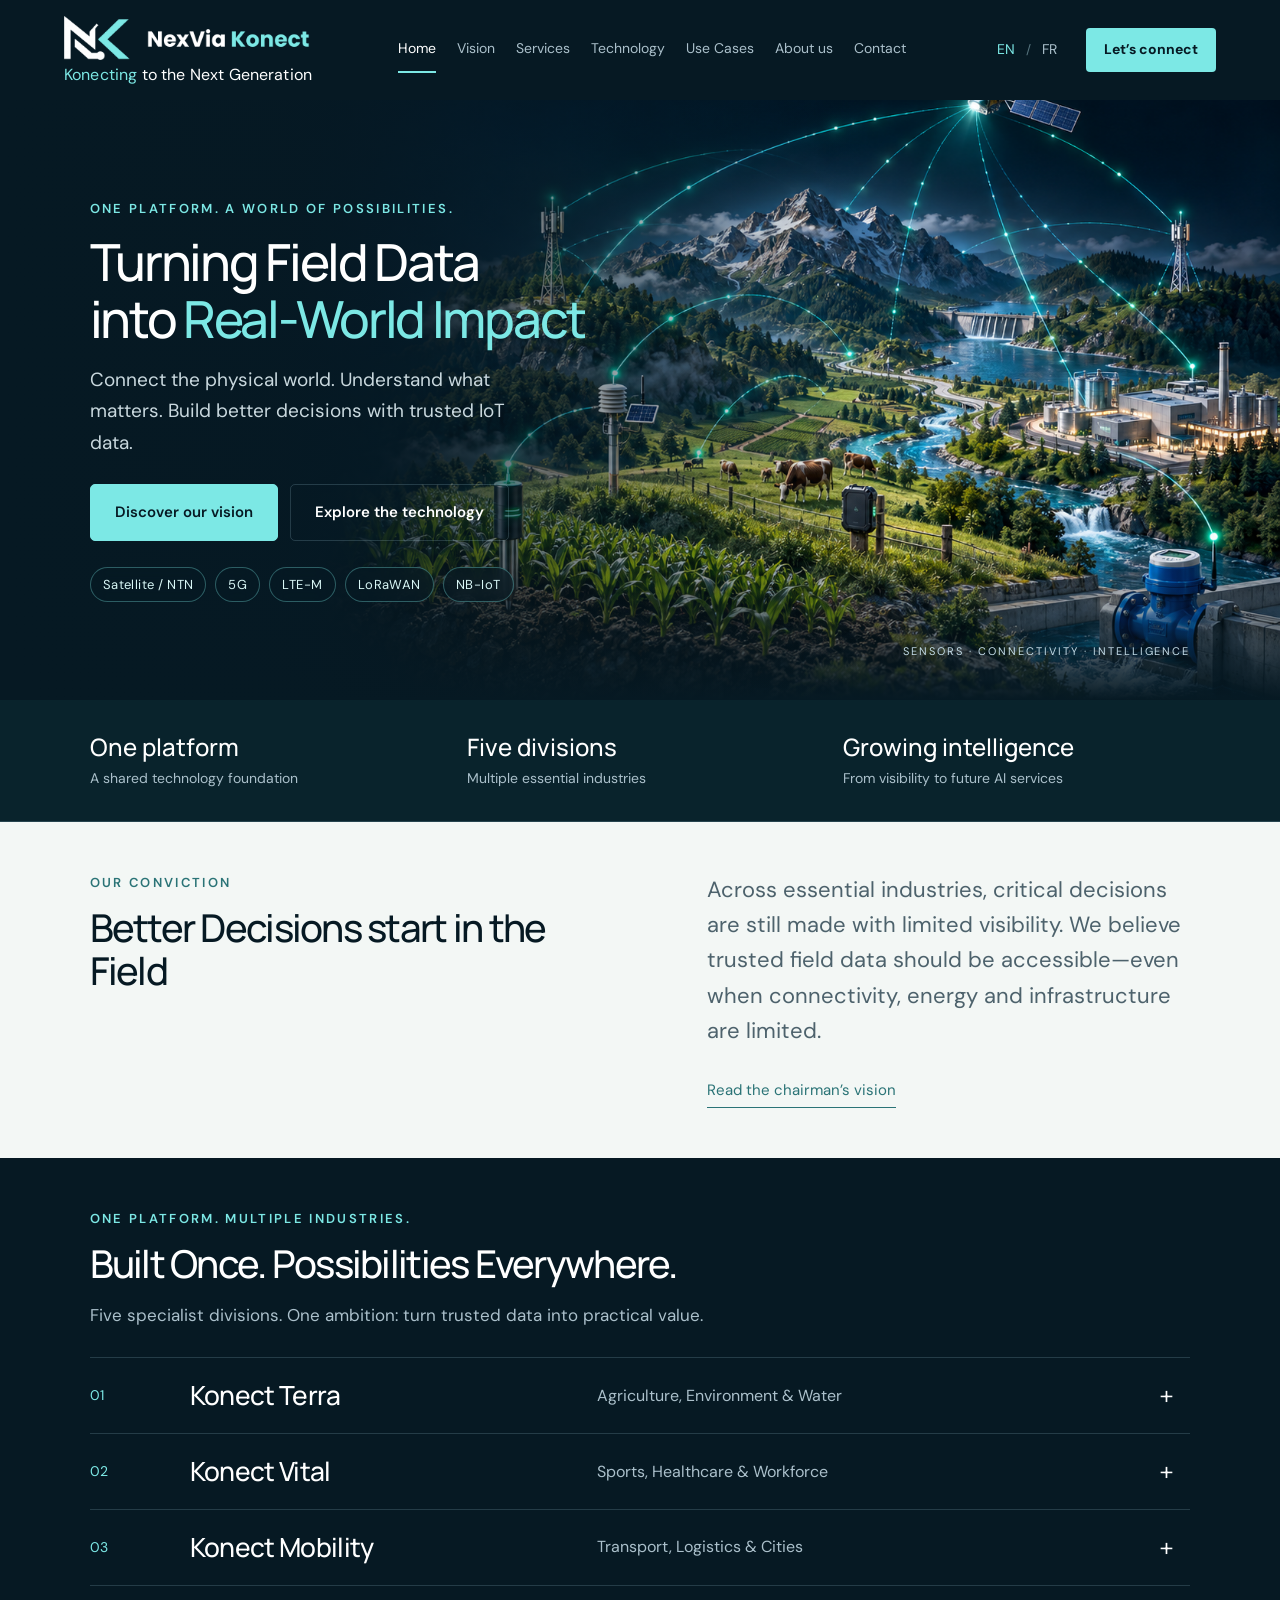
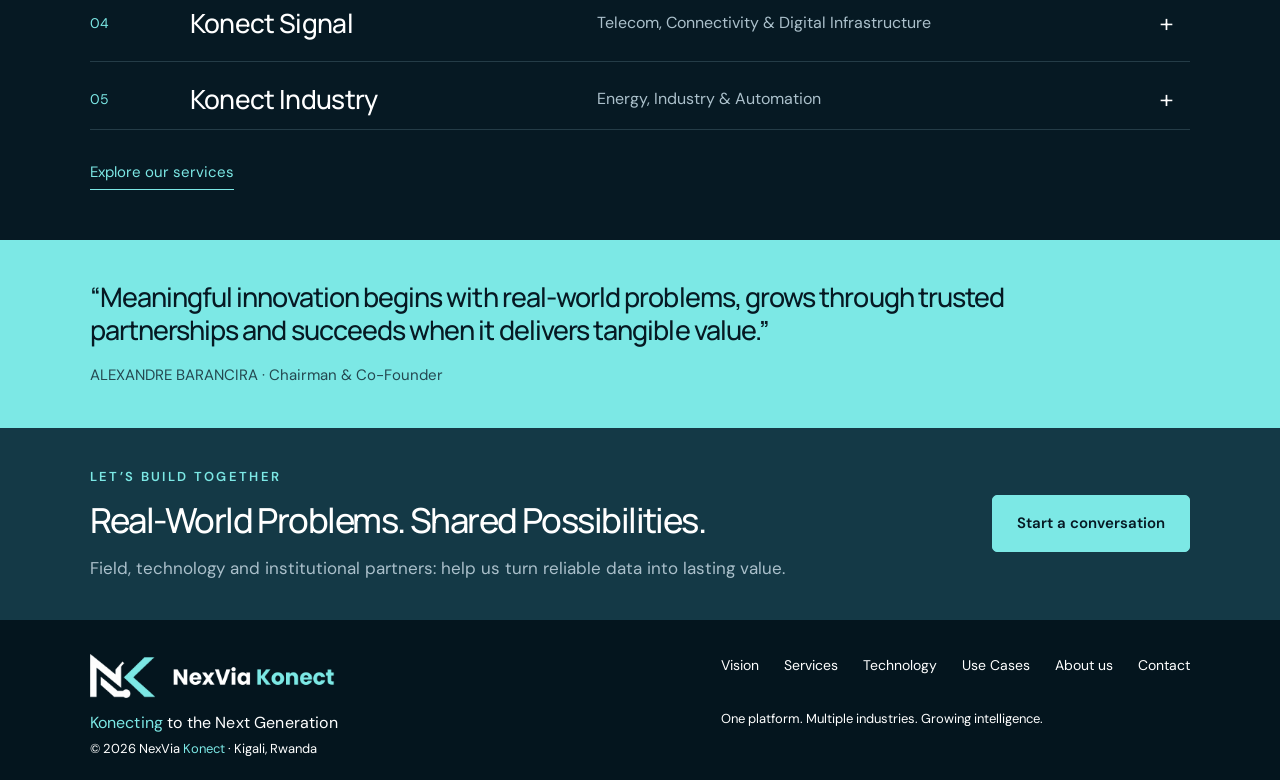
==== commit 39c24fb7: "Update site" ====
--- a/index.html
+++ b/index.html
@@ -1,126 +1 @@
-<!DOCTYPE html>
-<html lang="en">
-<head>
-<meta charset="UTF-8">
-<meta name="viewport" content="width=device-width, initial-scale=1">
-<title>NexVia Konect — Konecting to the Next Generation</title>
-<meta name="description" content="NexVia Konect connects people, devices, infrastructure and systems through IoT and connectivity, transforming real-time data with AI into intelligent insights and automated actions.">
-<link rel="icon" type="image/png" href="assets/favicon-32.png">
-<link rel="preconnect" href="https://fonts.googleapis.com">
-<link rel="preconnect" href="https://fonts.gstatic.com" crossorigin>
-<link href="https://fonts.googleapis.com/css2?family=Space+Grotesk:wght@500;600;700&family=Inter:wght@400;500;600&display=swap" rel="stylesheet">
-<link rel="stylesheet" href="css/style.css">
-</head>
-<body>
-
-<header class="site-header">
-  <div class="container">
-    <a class="brand" href="index.html">
-      <img src="assets/logo-mark-light.png" alt="NexVia Konect logo">
-      <span class="brand-word">NexVia <span class="k">Konect</span></span>
-    </a>
-    <nav aria-label="Primary">
-      <ul class="nav-links">
-        <li><a href="index.html" aria-current="page">Home</a></li>
-        <li><a href="services.html">Services</a></li>
-        <li><a href="vision.html">Vision</a></li>
-        <li><a href="technology.html">Technology</a></li>
-        <li><a href="about.html">About Us</a></li>
-        <li><a href="contact.html">Contacts</a></li>
-      </ul>
-    </nav>
-    <button class="nav-toggle" aria-label="Toggle menu" aria-expanded="false"><span></span></button>
-  </div>
-</header>
-
-<main>
-  <section>
-    <div class="container hero">
-      <div>
-        <h1 class="h1-compact"><span class="k">Konecting</span> to the Next Generation</h1>
-        <p class="lede">NexVia Konect connects people, devices, infrastructure and systems through IoT and connectivity, transforming real-time data with AI into intelligent insights and automated actions across multiple sectors.</p>
-        <div class="hero-actions">
-          <a class="btn btn-primary" href="services.html">Our divisions</a>
-          <a class="btn btn-outline" href="contact.html">Contacts</a>
-        </div>
-      </div>
-    </div>
-  </section>
-
-  <section class="section section--alt section--pie">
-    <div class="container">
-      <div class="split-row split-row--wide-visual">
-        <div class="split-text">
-          <h2>Five divisions, one <span class="k">Konect</span> foundation</h2>
-          <p class="lede" style="max-width:70ch;">A shared foundation of IoT, connectivity, AI, data and automation, applied across five specialist divisions.</p>
-        </div>
-        <div class="split-visual">
-          <div class="donut-chart-wrap">
-        <svg viewBox="0 0 520 520" width="520" height="520" xmlns="http://www.w3.org/2000/svg" role="img" aria-labelledby="divChartTitle">
-  <title id="divChartTitle">Five NexVia Konect divisions shown as equal segments of one shared foundation</title>
-  <a href="services.html#terra" class="donut-slice-link">
-  <path d="M263.84,60.04 A200,200 0 0 1 448.99,194.56 L362.05,224.66 A108,108 0 0 0 262.07,152.02 Z" fill="#ffffff" stroke="#0b1f3a" stroke-width="3"/>
-  <text x="350.5" y="135.4" text-anchor="middle" dominant-baseline="middle" font-family="Inter, sans-serif" font-weight="600" font-size="12.5" fill="#0b1f3a">
-  <tspan x="350.5" dy="-7">Konect</tspan>
-  <tspan x="350.5" dy="15">Terra</tspan>
-  </text>
-  </a>
-  <a href="services.html#vital" class="donut-slice-link">
-  <path d="M451.36,201.86 A200,200 0 0 1 380.64,419.52 L325.15,346.14 A108,108 0 0 0 363.34,228.60 Z" fill="#28466f" stroke="#0b1f3a" stroke-width="3"/>
-  <text x="406.5" y="307.6" text-anchor="middle" dominant-baseline="middle" font-family="Inter, sans-serif" font-weight="600" font-size="12.5" fill="#ffffff">
-  <tspan x="406.5" dy="-7">Konect</tspan>
-  <tspan x="406.5" dy="15">Vital</tspan>
-  </text>
-  </a>
-  <a href="services.html#mobility" class="donut-slice-link">
-  <path d="M374.43,424.03 A200,200 0 0 1 145.57,424.03 L198.21,348.58 A108,108 0 0 0 321.79,348.58 Z" fill="#ffffff" stroke="#0b1f3a" stroke-width="3"/>
-  <text x="260.0" y="414.0" text-anchor="middle" dominant-baseline="middle" font-family="Inter, sans-serif" font-weight="600" font-size="12.5" fill="#0b1f3a">
-  <tspan x="260.0" dy="-7">Konect</tspan>
-  <tspan x="260.0" dy="15">Mobility</tspan>
-  </text>
-  </a>
-  <a href="services.html#signal" class="donut-slice-link">
-  <path d="M139.36,419.52 A200,200 0 0 1 68.64,201.86 L156.66,228.60 A108,108 0 0 0 194.85,346.14 Z" fill="#122a4d" stroke="#0b1f3a" stroke-width="3"/>
-  <text x="113.5" y="307.6" text-anchor="middle" dominant-baseline="middle" font-family="Inter, sans-serif" font-weight="600" font-size="12.5" fill="#ffffff">
-  <tspan x="113.5" dy="-7">Konect</tspan>
-  <tspan x="113.5" dy="15">Signal</tspan>
-  </text>
-  </a>
-  <a href="services.html#industry" class="donut-slice-link">
-  <path d="M71.01,194.56 A200,200 0 0 1 256.16,60.04 L257.93,152.02 A108,108 0 0 0 157.95,224.66 Z" fill="#9aa6b2" stroke="#0b1f3a" stroke-width="3"/>
-  <text x="169.5" y="135.4" text-anchor="middle" dominant-baseline="middle" font-family="Inter, sans-serif" font-weight="600" font-size="12.5" fill="#0b1f3a">
-  <tspan x="169.5" dy="-7">Konect</tspan>
-  <tspan x="169.5" dy="15">Industry</tspan>
-  </text>
-  </a>
-  <circle cx="260" cy="260" r="102" fill="#0e2748" stroke="#3a577e" stroke-width="1.2"/>
-  <text x="260" y="254" text-anchor="middle" font-family="Space Grotesk, sans-serif" font-weight="700" font-size="22" fill="#ffffff">5</text>
-  <text x="260" y="276" text-anchor="middle" font-family="Inter, sans-serif" font-size="12" fill="#9aa6b2" letter-spacing="0.04em">DIVISIONS</text>
-  </svg>
-          </div>
-        </div>
-      </div>
-    </div>
-  </section>
-</main>
-
-<footer class="site-footer">
-  <div class="container">
-    <div class="footer-grid">
-      <div class="footer-brand-col">
-        <div class="footer-brand">
-          <img src="assets/logo-mark-navy.png" alt="">
-          <span class="footer-brand-name">NexVia <span class="k">Konect</span></span>
-        </div>
-        <p class="footer-tagline"><span class="k">Konecting</span> to the Next Generation<span class="dot-sep">&bull;</span><span class="footer-copyright">© 2026 <span class="brand-white">NexVia</span> <span class="k">Konect</span> LTD. All rights reserved.</span></p>
-        <div class="footer-contact-line">
-          Contact<span class="dot-sep">&bull;</span><a href="tel:+250786254425">+250 786 254 425</a><span class="dot-sep">&bull;</span><a href="mailto:info@nexviakonect.com">info@nexviakonect.com</a><span class="dot-sep">&bull;</span><span class="footer-loc">Kigali, Rwanda</span>
-        </div>
-      </div>
-    </div>
-  </div>
-</footer>
-
-<script src="js/main.js"></script>
-</body>
-</html>
+<!doctype html><html lang="en"><head><meta charset="utf-8"><meta name="viewport" content="width=device-width,initial-scale=1"><meta name="description" content="NexVia Konect connects trusted field data to better decisions. One reusable IoT platform, five strategic divisions, multiple industries."><meta name="theme-color" content="#061923"><title>NexVia Konect — From field data to real-world impact</title><link rel="icon" type="image/svg+xml" href="data:image/svg+xml,%3Csvg xmlns='http://www.w3.org/2000/svg' viewBox='0 0 40 40'%3E%3Crect width='40' height='40' rx='9' fill='%23061923'/%3E%3Cpath d='M10 30V10l20 20V10M20 20l10-10' fill='none' stroke='%237ce8e5' stroke-width='3'/%3E%3C/svg%3E"><link rel="stylesheet" href="style.css"><script src="app.js" defer></script></head><body><a class="skip" href="#main">Skip to content</a><header><a class="brand" href="index.html" aria-label="NexVia Konect home"><img class="logo-full" src="assets/logo-dark.png" alt="NexVia Konect" width="236" height="44"><span class="brand-tag"><b>Konecting</b> to the Next Generation</span></a><nav id="nav" aria-label="Main navigation"></nav><div class="header-actions"><div class="languages" aria-label="Language"><button data-lang="en">EN</button><span>/</span><button data-lang="fr">FR</button></div><a class="contact-link" href="contact.html" data-t="contact">Let’s connect</a><button class="menu" aria-expanded="false" aria-controls="nav" aria-label="Open navigation">☰</button></div></header><main id="main"></main><footer id="footer"></footer></body></html>
--- a/style.css
+++ b/style.css
@@ -0,0 +1,122 @@
+
+@import url('https://fonts.googleapis.com/css2?family=Dancing+Script:wght@600&family=Playfair+Display:wght@700&display=swap');
+@import url('https://fonts.googleapis.com/css2?family=DM+Sans:wght@400;450;500;600;700&family=Manrope:wght@400;500;600;650;700;800&display=swap');
+:root{--ink:#061923;--panel:#0b2633;--muted:#abc0cb;--blue:#2d88ff;--aqua:#7ce8e5;--line:rgba(179,218,235,.18);--cream:#f3f7f5}*{box-sizing:border-box}html{scroll-behavior:smooth;scroll-padding-top:90px}body{margin:0;background:var(--ink);color:white;font-family:'DM Sans',sans-serif;font-size:17px;line-height:1.65}a{color:inherit;text-decoration:none}button{font:inherit;cursor:pointer}button,a{-webkit-tap-highlight-color:transparent}button:focus-visible,a:focus-visible,summary:focus-visible{outline:3px solid var(--aqua);outline-offset:5px}h1,h2,h3,p{margin:0}h1,h2,h3{font-family:'Manrope',sans-serif;line-height:1.1;font-weight:500;letter-spacing:-.045em}h1{font-size:clamp(3.3rem,6.5vw,6.5rem)}h2{font-size:clamp(2.4rem,4.6vw,4.7rem)}h3{font-size:1.65rem;letter-spacing:-.025em}p{color:var(--muted)}header{height:96px;display:flex;align-items:center;justify-content:space-between;padding:0 5%;border-bottom:1px solid var(--line);position:relative;z-index:50;background:var(--ink)}.brand{display:flex;gap:12px;align-items:center;font-family:Manrope;font-size:21px;white-space:nowrap}.brand img{width:39px;height:39px;object-fit:contain}.brand b{font-weight:400;color:var(--muted)}nav{display:flex;gap:25px;font-size:14px}nav a{color:var(--muted);padding:10px 0}nav a.active{color:white;border-bottom:2px solid var(--aqua)}.header-actions{display:flex;align-items:center;gap:24px}.languages{display:flex;align-items:center;gap:6px;font-size:13px}.languages button{background:none;border:0;color:var(--muted);padding:5px;font-size:14px}.languages button.active{color:var(--aqua)}.languages span{color:#56747e}.contact-link{background:var(--aqua);color:var(--ink);border-radius:4px;padding:10px 18px;font-size:14px;font-weight:700}.menu{display:none;background:none;border:0;color:white;font-size:24px}.skip{position:absolute;top:-100px;z-index:100;background:white;color:var(--ink);padding:10px}.skip:focus{top:0}.eyebrow{text-transform:uppercase;color:var(--aqua);font-size:13px;letter-spacing:.18em;font-weight:600;display:block;margin-bottom:22px}.hero{min-height:700px;position:relative;display:flex;align-items:center;overflow:hidden}.hero-photo{position:absolute;inset:0;width:100%;height:100%;object-fit:cover;object-position:50% 40%}.hero:after{content:'';position:absolute;inset:0;background:linear-gradient(90deg,rgba(6,25,35,.96) 0%,rgba(6,25,35,.82) 40%,rgba(6,25,35,.1) 100%),linear-gradient(0deg,var(--ink),transparent 40%)}.hero-copy{position:relative;z-index:2;padding:80px 7%;max-width:1040px}.hero-copy h1{max-width:850px}.hero-copy h1 em{font-style:normal;color:var(--aqua)}.hero-copy p{font-size:19px;max-width:540px;margin:25px 0 35px;color:#c9d8de}.btn{display:inline-flex;padding:15px 24px;border:1px solid var(--line);border-radius:4px;font-size:15px;font-weight:600;transition:background .2s,transform .2s}.btn:hover{transform:translateY(-3px);background:#174655}.btn.primary{background:var(--aqua);border-color:var(--aqua);color:var(--ink)}.btn.primary:hover{background:white}.actions{display:flex;gap:12px;flex-wrap:wrap}.hero-location{position:absolute;right:7%;bottom:64px;z-index:2;font-size:12px;letter-spacing:.13em;display:flex;gap:12px;align-items:center}.hero-location:before{content:'';width:35px;height:1px;background:var(--aqua)}.strip{display:grid;grid-template-columns:1fr 1fr 1fr;padding:30px 7%;gap:30px;border-bottom:1px solid var(--line);background:#0a212d}.strip strong{font:500 25px Manrope;display:block}.strip span{color:var(--muted);font-size:14px}.section{padding:105px 7%}.split{display:grid;grid-template-columns:1.1fr 1fr;gap:85px;align-items:start}.section-heading{margin-bottom:45px}.section-heading p{max-width:680px;margin-top:22px}.lead{font-size:22px;color:#c5d6de;line-height:1.6}.stack-text p+p{margin-top:22px}.inline-link{display:inline-block;border-bottom:1px solid var(--aqua);color:var(--aqua);padding-bottom:4px;margin-top:30px;font-size:15px}.light{background:var(--cream);color:var(--ink)}.light p{color:#4d626c}.light .eyebrow{color:#176d79}.light .btn{border-color:#b8cccd}.light .inline-link{color:#176d79;border-color:#176d79}.quote{padding:75px 7%;background:var(--aqua);color:var(--ink)}.quote blockquote{font:500 clamp(2rem,3.3vw,3.4rem)/1.25 Manrope;letter-spacing:-.035em;margin:0 0 30px;max-width:1050px}.quote p{color:#244850;font-size:15px}.grid3{display:grid;grid-template-columns:repeat(3,1fr);gap:25px}.card{border:1px solid var(--line);padding:30px;border-radius:5px;position:relative;background:linear-gradient(150deg,#102c3a,#0a202b)}.card .num{font-size:13px;color:var(--aqua);display:block;margin-bottom:48px;letter-spacing:.12em}.card p{font-size:16px;margin-top:15px}.card h3{font-size:26px}.division-list{border-top:1px solid var(--line)}details{border-bottom:1px solid var(--line)}summary{list-style:none;cursor:pointer;display:grid;grid-template-columns:80px 1fr 1.4fr 30px;align-items:center;padding:28px 0;gap:20px}summary::-webkit-details-marker{display:none}summary .number{color:var(--aqua);font-size:14px}summary span.desc{color:var(--muted);font-size:16px}summary .plus{font-size:26px;font-weight:300}details[open] .plus{transform:rotate(45deg)}details .detail{padding:0 50px 30px 100px;max-width:1000px;font-size:18px}.page-intro{padding:75px 7% 70px;position:relative;background:radial-gradient(ellipse at 90% 0%,#0e3d4c,transparent 60%)}.page-intro h1{max-width:1050px;font-size:clamp(3rem,5.5vw,5.6rem)}.page-intro p{max-width:730px;font-size:20px;margin-top:25px}.editorial{max-width:1200px;margin:auto;display:grid;grid-template-columns:230px 1fr;gap:65px}.editorial aside{font-size:14px;color:#68818d}.editorial .body p{font-size:20px;margin-bottom:26px}.editorial .body .big{font:500 31px/1.4 Manrope;color:var(--ink);letter-spacing:-.03em}.signature{border-top:1px solid #cad8d8;padding-top:30px;margin-top:40px}.signature strong{display:block}.signature span{font-size:15px;color:#56717a}.roadmap{display:grid;grid-template-columns:repeat(4,1fr);gap:0}.roadmap article{padding:25px;border-top:1px solid var(--line);border-left:1px solid var(--line)}.roadmap article:first-child{border-left:0}.roadmap .eyebrow{margin-bottom:30px}.roadmap h3{font-size:23px}.roadmap p{font-size:16px;margin-top:14px}.coffee-image{width:100%;height:400px;object-fit:cover;border-radius:5px}.photo-caption{font-size:12px;margin-top:8px}.tech-flow{display:grid;grid-template-columns:repeat(5,1fr);gap:12px}.tech-flow article{padding:25px 18px;border:1px solid var(--line);background:var(--panel)}.tech-flow b{color:var(--aqua);font:400 30px Manrope}.tech-flow h3{font-size:23px;margin:30px 0 10px}.tech-flow p{font-size:15px}.layers{display:flex;flex-direction:column;gap:8px}.layer{padding:22px 25px;display:grid;grid-template-columns:45px 1fr;gap:15px;background:#153f50;border:1px solid #337086;border-radius:4px}.layer:nth-child(1){background:#086e72}.layer:nth-child(2){background:#143c6b}.layer:nth-child(3){background:#114c7c}.layer b{font-weight:500;color:#aee9ef}.layer h3{font-size:20px;letter-spacing:-.02em}.layer p{font-size:14px;color:#c4dce8;margin-top:5px}.chips{display:flex;flex-wrap:wrap;gap:12px;margin-top:25px}.chip{padding:9px 15px;border:1px solid var(--line);font-size:14px;color:#c6d9e2;border-radius:100px}.sensor-list{display:grid;grid-template-columns:1fr 1fr;gap:0 25px;margin-top:30px}.sensor-list span{padding:13px 0;border-bottom:1px solid var(--line);font-size:15px}.reference{padding:25px;background:#0b2633;border:1px solid var(--line)}.reference img{display:block;width:100%;height:auto}.reference summary{display:block;font-size:18px;padding:10px}.reference p{margin-bottom:20px;font-size:15px}.avatar{font:400 54px Manrope;color:var(--aqua);width:110px;height:110px;display:grid;place-items:center;border:1px solid #417183;border-radius:50%;margin-bottom:40px;background:#133242}.team-card{padding:35px 25px}.team-card h3{font-size:25px}.team-card .role{color:var(--aqua);font-size:15px;min-height:52px}.team-card ul{padding:20px 0 0;list-style:none;margin:0}.team-card li{font-size:15px;color:var(--muted);padding:8px 0;border-bottom:1px solid var(--line)}.cta{padding:70px 7%;display:flex;align-items:center;justify-content:space-between;gap:50px;background:#143946}.cta h2{font-size:clamp(2rem,3.5vw,3.6rem);max-width:750px}.cta p{margin-top:15px;max-width:660px}.contact-grid{display:grid;grid-template-columns:1.5fr 1fr;gap:70px}.contact-item{padding:30px 0;border-bottom:1px solid var(--line)}.contact-item .eyebrow{margin-bottom:10px}.contact-item a{font-size:clamp(1.5rem,3.2vw,2.6rem);letter-spacing:-.03em;word-break:break-word}.contact-item p{font-size:20px}footer{padding:60px 7% 25px;border-top:1px solid var(--line);background:#04151e}.footer-top{display:flex;justify-content:space-between;gap:30px;margin-bottom:50px}.footer-top p{font-size:14px;margin-top:10px}.footer-nav{display:flex;gap:25px;flex-wrap:wrap;font-size:14px;max-width:550px}.footer-bottom{display:flex;justify-content:space-between;font-size:12px;color:#88a4b2;border-top:1px solid var(--line);padding-top:23px}.reveal{animation:appear .7s ease both}@keyframes appear{from{opacity:0;transform:translateY(20px)}to{opacity:1;transform:translateY(0)}}@media(min-width:1600px){header,.section,.hero-copy,.page-intro,.quote,.cta,footer{padding-left:max(7%,calc((100vw - 1440px)/2));padding-right:max(7%,calc((100vw - 1440px)/2))}}@media(max-width:1150px){nav{gap:14px}.brand{font-size:18px}.header-actions{gap:10px}.contact-link{display:none}.split{gap:40px}.hero-copy{max-width:850px}.grid3{gap:16px}.tech-flow{grid-template-columns:repeat(3,1fr)}}@media(max-width:800px){header{height:80px;padding:0 6%}.menu{display:block}nav{display:none;position:absolute;top:80px;left:0;right:0;background:#0b2633;padding:25px 6%;box-shadow:0 20px 25px #0004;flex-direction:column;font-size:17px}nav.open{display:flex}.hero{min-height:650px}.hero-copy{padding:75px 6% 110px}.hero-copy h1{font-size:clamp(3rem,9vw,4.8rem)}.hero:after{background:linear-gradient(90deg,#061923e8,#06192385),linear-gradient(0deg,var(--ink),transparent)}.hero-location{bottom:35px;left:6%;right:auto}.strip{padding:25px 6%;gap:16px}.strip strong{font-size:21px}.strip span{font-size:13px}.section{padding:65px 6%}.split,.contact-grid{grid-template-columns:1fr;gap:35px}.grid3{grid-template-columns:1fr}.section-heading{margin-bottom:32px}.page-intro{padding:60px 6%}.editorial{grid-template-columns:1fr;gap:25px}.editorial aside{display:flex;gap:20px}.editorial .body p{font-size:18px}.quote{padding:50px 6%}.roadmap{grid-template-columns:1fr 1fr}.roadmap article:nth-child(3){border-left:0}.tech-flow{grid-template-columns:1fr 1fr}.tech-flow article:last-child{grid-column:1/-1}.cta{padding:50px 6%;align-items:flex-start;flex-direction:column;gap:25px}summary{grid-template-columns:32px 1fr 25px;gap:15px;padding:25px 0}summary span.desc{grid-column:2;grid-row:2}summary .plus{grid-column:3;grid-row:1}details .detail{padding:0 20px 25px 47px;font-size:16px}.card .num{margin-bottom:25px}.footer-top{flex-direction:column}.footer-nav{gap:17px}.footer-bottom{gap:20px;flex-direction:column}.coffee-image{height:300px}}@media(prefers-reduced-motion:reduce){html{scroll-behavior:auto}*{animation:none!important;transition:none!important}}@media(max-width:430px){.brand{font-size:16px;gap:8px}.brand img{width:31px}.header-actions{gap:8px}.languages{gap:1px}.strip{grid-template-columns:1fr;gap:16px}.strip strong{display:inline-block;margin-right:10px}.strip span{display:inline}.tech-flow{grid-template-columns:1fr}.tech-flow article:last-child{grid-column:auto}.roadmap{grid-template-columns:1fr}.roadmap article{border-left:0}.hero-copy h1{font-size:3rem}.btn{padding:13px 18px}.layer{padding:20px 15px;grid-template-columns:25px 1fr}.sensor-list{grid-template-columns:1fr}}
+.light .division-list,.light details{border-color:#c8d8da}.light summary .number,.light .roadmap .eyebrow{color:#176d79}.light summary span.desc{color:#526b74}.light .roadmap article{border-color:#c8d8da}.light .roadmap p{color:#526b74}
+:root{--aqua:#7ce8e5;--ink:#061923}header{height:100px}.wordmark{font-family:Manrope,Arial,sans-serif;font-size:32px;font-weight:800;letter-spacing:-1.8px;line-height:1}.brand-k{color:#7ce8e5}.brand{gap:0}.brand b{color:white}.tech-hero{min-height:760px;background:#061923}.tech-hero .hero-photo{object-position:center;opacity:1}.tech-hero:after{background:linear-gradient(90deg,#061923 0%,#061923ee 22%,#06192377 45%,transparent 68%),linear-gradient(0deg,#061923,transparent 25%)}.tech-hero .hero-copy{max-width:960px;padding-top:90px;padding-bottom:85px}.tech-hero h1{font-size:clamp(3.4rem,5.7vw,6rem);max-width:720px}.tech-hero .hero-copy p{max-width:460px;font-size:19px}.hero-networks{display:flex;flex-wrap:wrap;gap:9px;margin-top:38px;max-width:650px}.hero-networks span{font-size:13px;color:#d9f7f6;letter-spacing:.035em;padding:6px 12px;border:1px solid #7ce8e555;background:#06192399;border-radius:30px;backdrop-filter:blur(8px)}.hero-annotation{position:absolute;right:7%;bottom:40px;z-index:2;font-size:11px;color:#c4dce8;letter-spacing:.18em}.header-actions .contact-link{background:#7ce8e5}.tech-flow article p[style]{color:#b7f2f1!important}.quote{background:#7ce8e5}nav{gap:21px}nav a{font-size:14px}.avatar{color:#7ce8e5;background:#0b2e3b;border-color:#7ce8e555}.card .num{color:#7ce8e5}.light .eyebrow{color:#2a7376}.light .inline-link{color:#2a7376;border-color:#2a7376}footer .wordmark{font-size:28px}.section{position:relative}.card{transition:border-color .25s,transform .25s}.card:hover{border-color:#7ce8e588;transform:translateY(-3px)}.tech-flow article{border-radius:5px}.tech-flow article b{color:#7ce8e5}.btn{border-radius:5px}.strip{background:#09232c}.strip strong{font-size:24px}.light summary .number{color:#2a7376}details[open]{background:#ffffff04}.light details[open]{background:#2a737609}.hero-location{display:none}
+@media(max-width:1200px){nav{gap:14px}.header-actions{gap:15px}.wordmark{font-size:29px}.tech-hero .hero-copy{max-width:750px}.tech-hero h1{font-size:5rem}.header-actions .contact-link{display:none}}@media(max-width:800px){header{height:80px}nav{top:80px}.wordmark{font-size:28px}.tech-hero{min-height:870px;align-items:flex-start}.tech-hero .hero-copy{padding:60px 6% 380px;max-width:100%;width:100%}.tech-hero h1{font-size:clamp(3rem,8.5vw,4.4rem)}.tech-hero .hero-photo{height:450px;top:auto;bottom:0;object-fit:cover;object-position:right}.tech-hero:after{background:linear-gradient(180deg,#061923 0%,#061923 45%,#06192333 70%,#061923 100%)}.tech-hero .hero-copy p{max-width:570px;font-size:18px}.hero-networks{margin-top:25px;gap:7px}.hero-networks span{font-size:12px;padding:5px 9px}.hero-annotation{bottom:30px;right:auto;left:6%;font-size:10px}.header-actions{gap:12px}.strip strong{font-size:21px}}@media(max-width:430px){.tech-hero .hero-copy{padding-top:48px;padding-bottom:330px}.tech-hero{min-height:850px}.tech-hero h1{font-size:3.15rem}.tech-hero .hero-photo{height:360px}.tech-hero:after{background:linear-gradient(180deg,#061923 0%,#061923 54%,#06192322 75%,#061923 100%)}.wordmark{font-size:27px}}@media(prefers-reduced-motion:reduce){.card:hover{transform:none}}
+@media(max-width:430px){.tech-hero h1{font-size:2.75rem}.tech-hero .hero-copy{padding-top:35px}.tech-hero .hero-copy p{font-size:17px}.hero-networks{margin-top:20px}}
+
+.brand .logo-full,.logo-full{width:auto;height:44px;max-width:100%;object-fit:contain;display:block}footer .logo-full{height:50px}@media(max-width:800px){.brand .logo-full{height:38px}footer .logo-full{height:46px}}@media(max-width:430px){.brand .logo-full{height:32px}}
+
+/* spacing and size tightening */
+h1{font-size:clamp(2.2rem,3.8vw,3.7rem)}h2{font-size:clamp(1.75rem,3vw,2.8rem)}.eyebrow{margin-bottom:14px}
+.tech-hero h1{font-size:clamp(2.3rem,4vw,3.9rem);max-width:900px}.tech-hero .hero-copy p{margin:18px 0 26px}
+.hero-networks{margin-top:26px}
+@media(min-width:801px){.tech-hero{min-height:600px}.tech-hero .hero-copy{padding-top:56px;padding-bottom:56px}}
+.page-intro{padding-block:44px 38px}.page-intro h1{max-width:none;font-size:clamp(2rem,3.6vw,3.4rem)}.page-intro p{margin-top:16px;font-size:18px}
+.section{padding-block:50px}.section-heading{margin-bottom:28px}.section-heading p{margin-top:16px}
+.quote{padding-block:40px}.quote blockquote{font-size:clamp(1.3rem,2.1vw,2rem);margin:0 0 16px}
+.cta{padding-block:38px}.cta h2{font-size:clamp(1.7rem,2.7vw,2.6rem)}
+.team-card li{border-bottom:0}
+.contact-item{padding:14px 0;border-bottom:0}.contact-item:last-child{padding-bottom:0}.contact-item a{font-size:clamp(1.15rem,2vw,1.55rem)}.contact-item .inline-link{border-bottom:0;margin-top:10px}.contact-item .eyebrow{margin-bottom:6px}
+
+/* header and footer tidy */
+header{border-bottom:0}.brand{flex-direction:column;align-items:flex-start;gap:3px}.brand-tag{font-size:11px;line-height:1;letter-spacing:.02em;color:#fff;white-space:nowrap}
+footer{padding-block:34px 22px;border-top:0}.footer-top{margin-bottom:0}.footer-top p.footer-tag{font-size:12px;margin-top:6px;color:#fff;line-height:1}
+.footer-legal{display:flex;flex-direction:column;gap:3px;margin-top:12px;font-size:12px;color:#88a4b2}
+@media(max-width:800px){.brand-tag{font-size:10px}}
+.brand-tag,footer .footer-tag,.footer-legal{font-family:'DM Sans',Arial,sans-serif}.brand-tag{font-weight:500}
+header .brand{gap:7px}
+
+.brand-tag,.footer-top p.footer-tag{font-size:16px;line-height:1.1;font-weight:500;color:#fff;letter-spacing:.01em}.brand-tag b,.footer-tag b{font-weight:600;color:#7ce8e5}
+.footer-top p.footer-tag{margin-top:8px}header .brand{gap:6px}
+@media(max-width:800px){.brand-tag{font-size:13px}}@media(max-width:430px){.brand-tag{font-size:12px}}
+
+.footer-top{display:grid;grid-template-columns:1fr auto;column-gap:30px;row-gap:10px;align-items:start;margin-bottom:0}
+.footer-top .footer-nav{grid-column:2;grid-row:1;max-width:none}.footer-brand{grid-column:1;grid-row:1}
+.legal-l,.legal-r{grid-row:2;font-size:13px;line-height:1.4;color:#fff;font-family:'DM Sans',Arial,sans-serif}.legal-l{grid-column:1}.legal-r{grid-column:2}.legal-l b{font-weight:400;color:#7ce8e5}
+@media(max-width:800px){.footer-top{grid-template-columns:1fr}.footer-top .footer-nav,.footer-brand,.legal-l,.legal-r{grid-column:1;grid-row:auto}}
+.brand-tag,.brand-tag b,.footer-top p.footer-tag,.footer-tag b{font-weight:400}
+
+.footer-top .footer-tag{grid-column:1;grid-row:2;margin:0;align-self:center}.legal-r{grid-row:2;grid-column:2;align-self:center}.legal-l{grid-row:3;grid-column:1}
+.footer-top{row-gap:8px}
+@media(max-width:800px){.footer-top .footer-tag,.legal-r,.legal-l{grid-column:1;grid-row:auto}}
+.cta h2{max-width:none}
+summary{padding-block:16px}.division-list details:last-child summary{padding-bottom:8px}
+.page-intro{padding-bottom:22px}.page-intro+.section{padding-top:26px}
+.cta p{max-width:none;white-space:nowrap}@media(max-width:900px){.cta p{white-space:normal}}
+.aq{color:#7ce8e5}.team-card .role{margin-bottom:6px}.team-card ul{margin-top:6px}.team-card h3{margin-bottom:4px}
+.team-card .role{min-height:0;margin-top:4px}
+.team-card ul{margin-top:0;padding-top:0}.team-card ul li:first-child{padding-top:2px}.team-card .role{margin-bottom:0}
+
+.letter{position:relative;max-width:900px;margin:0 auto;background:#f4f9f9;color:#061923;padding:48px 56px 0;overflow:hidden;box-shadow:0 20px 60px rgba(6,25,35,.25)}
+.lt-head{display:flex;justify-content:space-between;align-items:center;gap:24px}.lt-head img{width:335px;height:auto;max-width:60%}
+.lt-tag{border-left:1px solid #124556;padding-left:20px;font:italic 400 19px/1.25 'DM Sans',sans-serif;color:#124556}
+.lt-title{position:relative;text-align:center;margin:44px 0 18px}.lt-title .bars{display:block;width:100px;height:4px;background:linear-gradient(90deg,#061923 0 70%,#7ce8e5 70%);margin:0 0 12px}
+.lt-title h2{font:700 30px/1.1 'Playfair Display',Georgia,serif;color:#061923;margin:0;max-width:none;letter-spacing:.01em}
+.lt-title p{margin:6px 0 0;font-size:13px;letter-spacing:.22em;color:#5a7580}.lt-title p b{color:#124556;font-weight:700}
+.lt-script{font:600 clamp(2rem,4.6vw,3.2rem)/1.2 'Dancing Script',cursive;color:#124556;margin:28px 0 0}
+.lt-pen{display:block;width:100%;max-width:420px;height:50px;margin:6px 0 10px auto}
+.lt-body p{font-size:16.5px;line-height:1.75;color:#061923;margin:0 0 16px;font-family:'DM Sans',sans-serif}.lt-body strong{color:#061923}.lt-regards{margin-top:28px!important}
+.lt-foot{display:flex;justify-content:space-between;align-items:flex-end;gap:24px;margin:30px 0 70px}
+.lt-sign .sig{font:600 44px/1 'Dancing Script',cursive;color:#124556;margin-bottom:8px}.lt-sign strong{display:block;font-size:20px;color:#061923;letter-spacing:.01em}.lt-sign span{display:block;color:#5a7580;font-size:16px}.lt-sign em{color:#124556;font-size:15px}
+.lt-quote{margin:0;border-left:1px solid #124556;padding:4px 0 0 24px;font:italic 400 22px/1.3 'DM Sans',sans-serif;color:#124556;max-width:none}.lt-quote .bars{display:block;width:100px;height:5px;background:linear-gradient(90deg,#061923 0 70%,#7ce8e5 70%);margin-top:14px}
+.lt-wave{position:absolute;left:0;right:0;bottom:0;width:100%;height:80px}
+@media(max-width:700px){.letter{padding:28px 22px 0}.lt-head{flex-direction:column;align-items:flex-start}.lt-head img{max-width:100%}.lt-foot{flex-direction:column;align-items:flex-start}.lt-title h2{font-size:22px}.lt-title p{letter-spacing:.12em}}
+.lt-foot{margin-bottom:96px}
+
+.letter-sec{background:radial-gradient(ellipse at 90% 0%,#0e3d4c,transparent 60%),var(--ink);padding:40px 6%}
+.letter{padding:30px 48px 0}
+.lt-head img{width:300px}
+.lt-title{margin:20px 0 6px}.lt-title h2{color:#124556}.lt-title p b{color:#7ce8e5}.lt-title p span{color:#124556}
+.lt-script{margin:6px 0 0;font-size:clamp(1.9rem,3.8vw,2.7rem);line-height:1.1;position:relative;z-index:1}
+.lt-penart{position:absolute;right:-6px;top:118px;width:330px;height:auto;pointer-events:none}
+.lt-body{margin-top:14px}.lt-body p{font-size:15px;line-height:1.6;margin:0 0 9px}.lt-regards{margin-top:14px!important}
+.lt-foot{margin:14px 0 84px}
+.sigart{display:block;width:210px;height:70px;margin-bottom:2px}
+.lt-sign strong{font-size:18px}.lt-quote{font-size:19px}
+.lt-wave{height:66px}
+@media(max-width:700px){.letter-sec{padding:24px 4%}.lt-penart{display:none}.letter{padding:24px 20px 0}}
+
+.lt-title h2{font-size:21px;display:flex;align-items:center;justify-content:center;gap:16px}
+.lt-title h2::before,.lt-title h2::after{content:"";height:1px;width:70px;background:#124556;flex:0 0 auto}
+.lt-title p{font-size:12px}
+.lt-script{font-size:clamp(1.5rem,2.6vw,2rem)}
+.lt-penart{top:104px}
+.sigart{width:230px;height:80px}
+@media(max-width:700px){.lt-title h2{font-size:17px;gap:10px}.lt-title h2::before,.lt-title h2::after{width:24px}}
+
+.contact-item p{color:#fff}.lt-sign em{font-style:normal;font-weight:700;font-size:16px;color:#124556}.lt-sign em b{color:#7ce8e5;font-weight:700}
+
+.contact-grid .card h3{white-space:nowrap;font-size:clamp(1.3rem,2.2vw,1.9rem)}@media(max-width:700px){.contact-grid .card h3{white-space:normal}}
+
+.one-line{white-space:nowrap;font-size:clamp(1.7rem,2.9vw,2.6rem)}.one-line.sm{font-size:1.65rem;line-height:1.3}@media(max-width:700px){.one-line{white-space:normal}}
+
+.tech-head{display:grid;grid-template-columns:1.1fr 1fr;column-gap:40px;align-items:start}
+.tech-head .eyebrow{margin:0 0 8px}.tech-head h2.one-line.sm,.tech-head h3{font-size:1.65rem;line-height:1.3;margin:0 0 14px}
+.tech-head p{margin:0;font-size:17px}
+.layers{gap:10px}
+.layer,.layer:nth-child(1),.layer:nth-child(2),.layer:nth-child(3){border:1px solid rgba(124,232,229,.35);border-left:3px solid #7ce8e5}
+.layer:nth-child(1){background:linear-gradient(90deg,#061923,#0a2b39)}
+.layer:nth-child(2){background:linear-gradient(90deg,#0a2b39,#0e3748)}
+.layer:nth-child(3){background:linear-gradient(90deg,#0e3748,#11414f)}
+.layer:nth-child(4){background:linear-gradient(90deg,#11414f,#124556)}
+.layer b{color:#7ce8e5}.layer p{color:#b7f2f1}
+.team-card .role{margin-bottom:22px}.team-card ul li,.team-card li{padding-top:2px;padding-bottom:2px;line-height:1.4}.team-card ul li:first-child{padding-top:0}
+.brandname{text-transform:none;letter-spacing:0;color:#fff;font-weight:700;font-size:20px}.brandname b{color:#7ce8e5}
+@media(max-width:700px){.tech-head{grid-template-columns:1fr}.tech-head h2.one-line.sm{white-space:normal}}
+.tech-head{column-gap:85px}section.split .sensor-list{margin-top:0}
+.card .num.brandname{color:#fff;font-size:20px;text-transform:none;letter-spacing:0;font-weight:700}.card .num.brandname b{color:#7ce8e5}
+
+.layer:nth-child(2),.layer:nth-child(4){background:#fff;border-color:#fff;border-left-color:#7ce8e5}
+.layer:nth-child(3){background:#7ce8e5;border-color:#7ce8e5;border-left-color:#124556}
+.layer:nth-child(2) h3,.layer:nth-child(4) h3,.layer:nth-child(3) h3{color:#061923}
+.layer:nth-child(2) p,.layer:nth-child(4) p{color:#124556}.layer:nth-child(3) p{color:#061923}
+.layer:nth-child(2) b,.layer:nth-child(4) b{color:#124556}.layer:nth-child(3) b{color:#061923}
+
+.sigart{width:260px;height:auto;margin:0 0 4px -4px}
+.sigart{width:280px}
+
+img.sigart{width:190px;height:auto;margin:0 0 6px 0}
+.team-card{text-align:center}.team-card .avatar{margin-left:auto;margin-right:auto}.team-card ul{padding-left:0;list-style:none}.team-card li{text-align:center}
